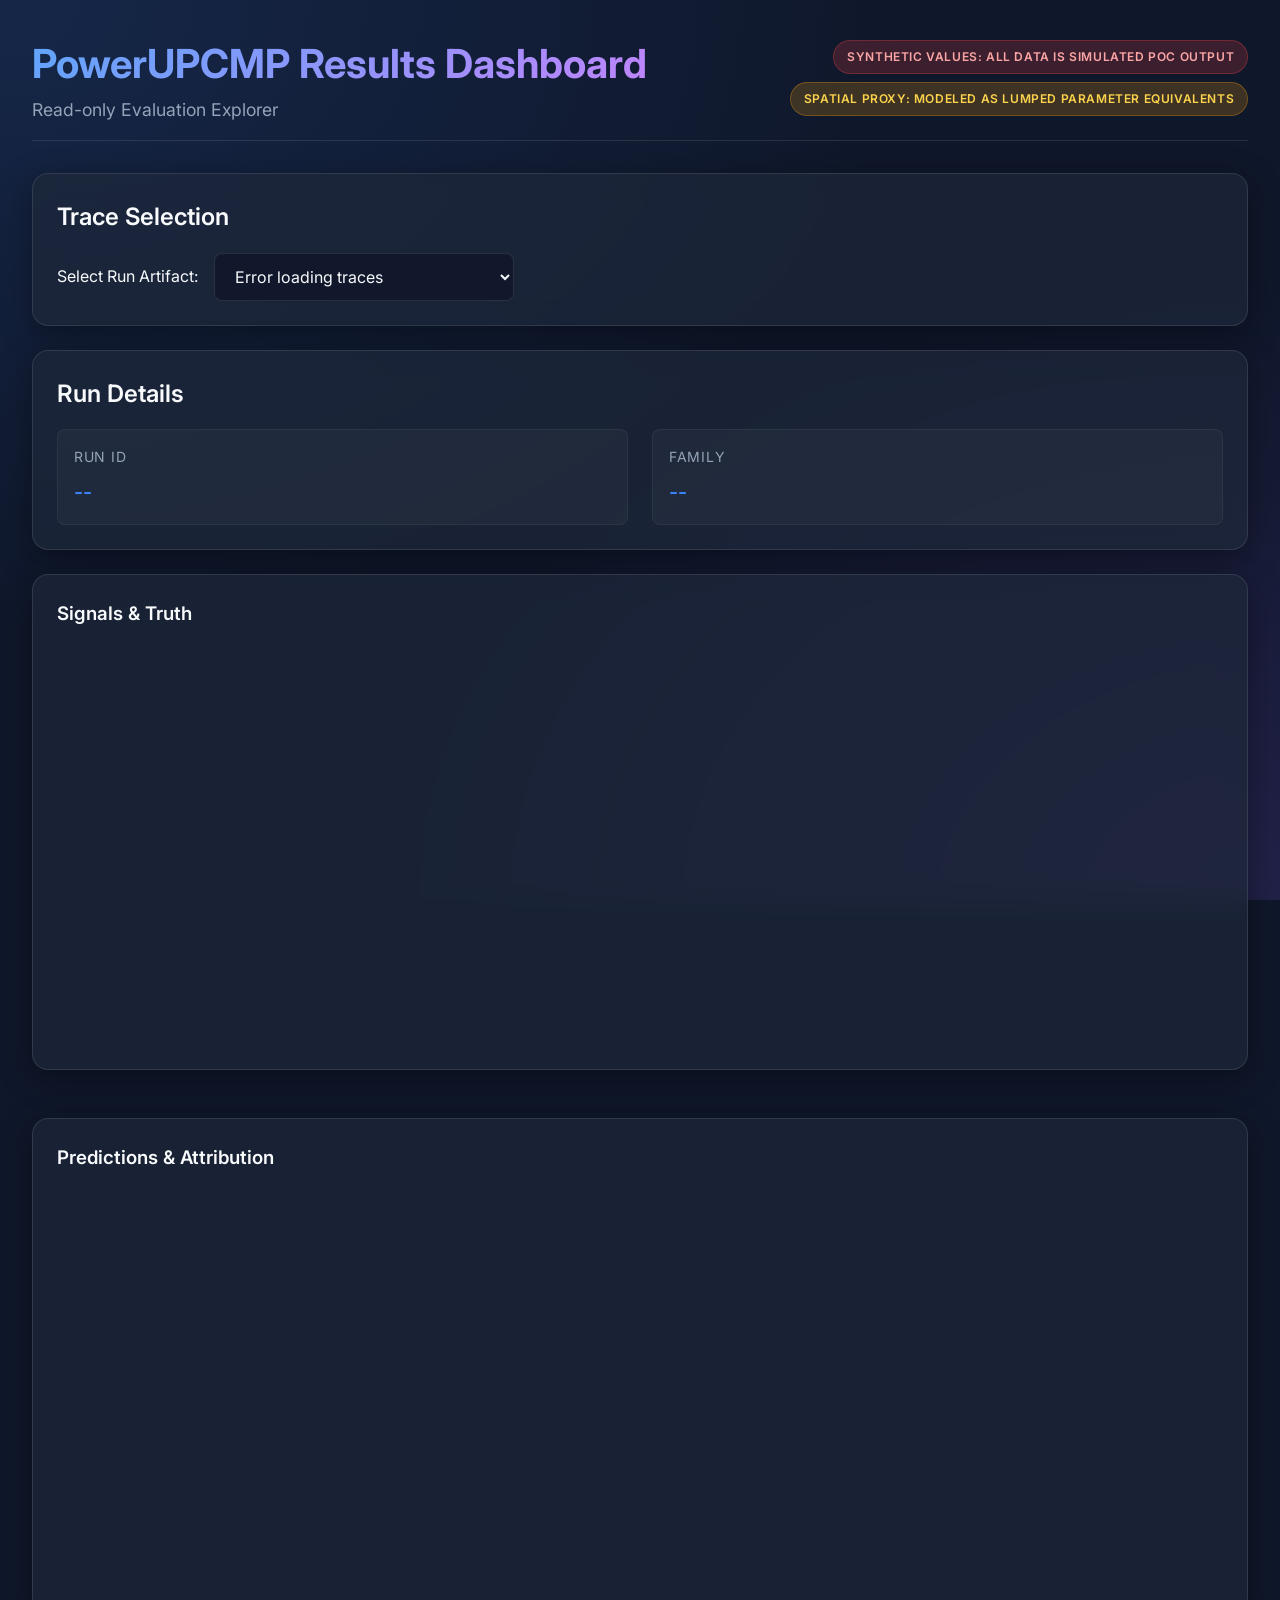
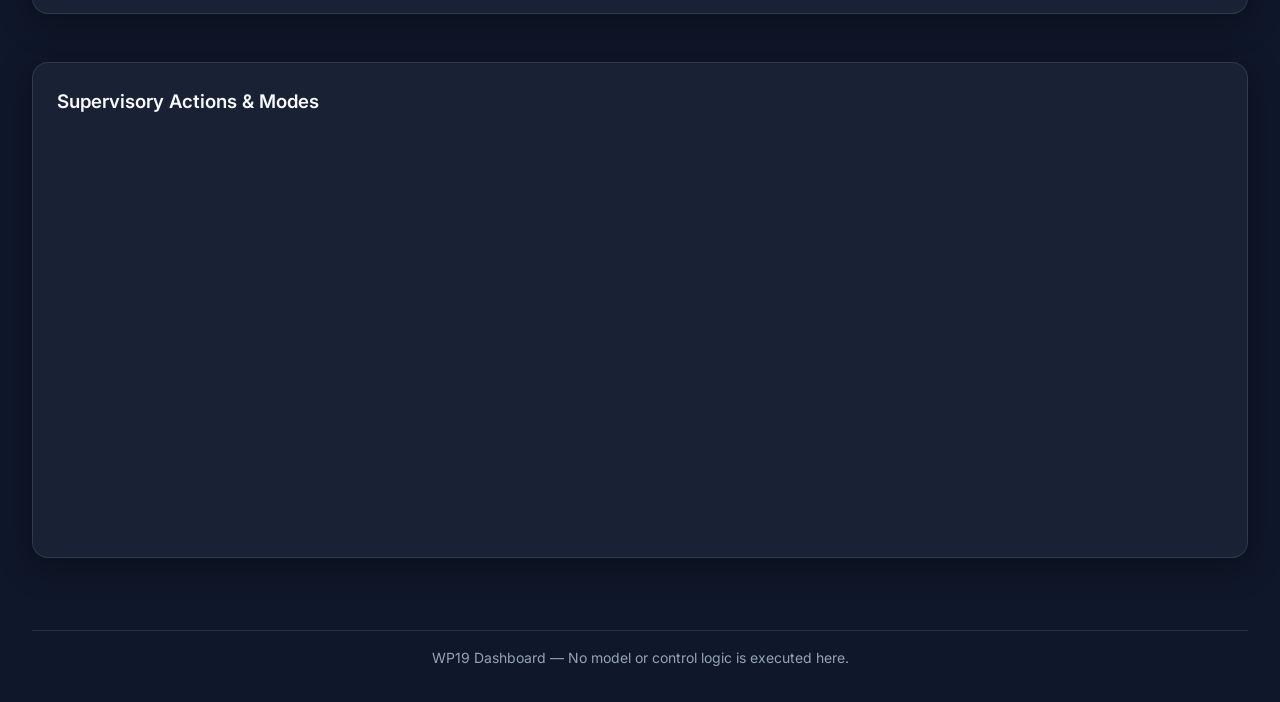
==== src/semifab_poc/dashboard/index.html @ 5f626bc4 "feat: complete T-WP19 read-only results dashboard" ====
<!DOCTYPE html>
<html lang="en">
<head>
    <meta charset="UTF-8">
    <meta name="viewport" content="width=device-width, initial-scale=1.0">
    <title>PowerUPCMP - Evaluation Dashboard</title>
    <link rel="stylesheet" href="style.css">
    <link href="https://fonts.googleapis.com/css2?family=Inter:wght@400;500;600;700&display=swap" rel="stylesheet">
    <script src="https://cdn.plot.ly/plotly-2.32.0.min.js"></script>
</head>
<body>
    <div class="dashboard-container">
        <header>
            <div class="header-content">
                <h1>PowerUPCMP Results Dashboard</h1>
                <p class="subtitle">Read-only Evaluation Explorer</p>
            </div>
            <div class="disclaimers">
                <span class="badge synthetic-badge">SYNTHETIC VALUES: All data is simulated POC output</span>
                <span class="badge proxy-badge">SPATIAL PROXY: Modeled as lumped parameter equivalents</span>
            </div>
        </header>

        <main>
            <section class="controls panel glassmorphism">
                <h2>Trace Selection</h2>
                <div class="control-group">
                    <label for="trace-select">Select Run Artifact:</label>
                    <select id="trace-select">
                        <option value="">Loading traces...</option>
                    </select>
                </div>
            </section>

            <section class="summary-stats panel glassmorphism">
                <h2>Run Details</h2>
                <div id="run-summary" class="stats-grid">
                    <div class="stat-box">
                        <span class="stat-label">Run ID</span>
                        <span class="stat-value" id="stat-run-id">--</span>
                    </div>
                    <div class="stat-box">
                        <span class="stat-label">Family</span>
                        <span class="stat-value" id="stat-family">--</span>
                    </div>
                </div>
            </section>

            <section class="visualizations">
                <div class="chart-container panel glassmorphism">
                    <h3>Signals & Truth</h3>
                    <div id="chart-signals" class="chart"></div>
                </div>
                
                <div class="chart-container panel glassmorphism">
                    <h3>Predictions & Attribution</h3>
                    <div id="chart-predictions" class="chart"></div>
                </div>
                
                <div class="chart-container panel glassmorphism">
                    <h3>Supervisory Actions & Modes</h3>
                    <div id="chart-actions" class="chart"></div>
                </div>
            </section>
        </main>
        
        <footer>
            <p>WP19 Dashboard — No model or control logic is executed here.</p>
        </footer>
    </div>
    <script src="app.js"></script>
</body>
</html>
---- src/semifab_poc/dashboard/style.css ----
:root {
    --bg-color: #0f172a;
    --panel-bg: rgba(30, 41, 59, 0.7);
    --text-primary: #f8fafc;
    --text-secondary: #94a3b8;
    --accent-blue: #3b82f6;
    --accent-purple: #8b5cf6;
    --accent-red: #ef4444;
    --accent-green: #10b981;
    --glass-border: rgba(255, 255, 255, 0.1);
    --glass-shadow: 0 8px 32px 0 rgba(0, 0, 0, 0.37);
}

* {
    box-sizing: border-box;
    margin: 0;
    padding: 0;
}

body {
    font-family: 'Inter', sans-serif;
    background-color: var(--bg-color);
    background-image: 
        radial-gradient(at 0% 0%, rgba(59, 130, 246, 0.15) 0px, transparent 50%),
        radial-gradient(at 100% 100%, rgba(139, 92, 246, 0.15) 0px, transparent 50%);
    background-attachment: fixed;
    color: var(--text-primary);
    line-height: 1.6;
    min-height: 100vh;
}

.dashboard-container {
    max-width: 1400px;
    margin: 0 auto;
    padding: 2rem;
}

header {
    display: flex;
    justify-content: space-between;
    align-items: center;
    margin-bottom: 2rem;
    padding-bottom: 1rem;
    border-bottom: 1px solid var(--glass-border);
}

.header-content h1 {
    font-size: 2.5rem;
    font-weight: 700;
    background: linear-gradient(135deg, #60a5fa, #c084fc);
    -webkit-background-clip: text;
    -webkit-text-fill-color: transparent;
}

.subtitle {
    color: var(--text-secondary);
    font-size: 1.1rem;
}

.disclaimers {
    display: flex;
    flex-direction: column;
    gap: 0.5rem;
    align-items: flex-end;
}

.badge {
    padding: 0.4rem 0.8rem;
    border-radius: 9999px;
    font-size: 0.75rem;
    font-weight: 600;
    letter-spacing: 0.05em;
    text-transform: uppercase;
}

.synthetic-badge {
    background-color: rgba(239, 68, 68, 0.2);
    color: #fca5a5;
    border: 1px solid rgba(239, 68, 68, 0.3);
}

.proxy-badge {
    background-color: rgba(245, 158, 11, 0.2);
    color: #fcd34d;
    border: 1px solid rgba(245, 158, 11, 0.3);
}

.glassmorphism {
    background: var(--panel-bg);
    backdrop-filter: blur(12px);
    -webkit-backdrop-filter: blur(12px);
    border: 1px solid var(--glass-border);
    border-radius: 16px;
    box-shadow: var(--glass-shadow);
}

.panel {
    padding: 1.5rem;
    margin-bottom: 1.5rem;
    transition: transform 0.3s ease, box-shadow 0.3s ease;
}

.panel:hover {
    transform: translateY(-2px);
    box-shadow: 0 12px 40px 0 rgba(0, 0, 0, 0.45);
}

.panel h2, .panel h3 {
    margin-bottom: 1rem;
    color: var(--text-primary);
    font-weight: 600;
}

.control-group {
    display: flex;
    align-items: center;
    gap: 1rem;
}

select {
    background-color: rgba(15, 23, 42, 0.8);
    color: var(--text-primary);
    border: 1px solid var(--glass-border);
    padding: 0.75rem 1rem;
    border-radius: 8px;
    font-family: 'Inter', sans-serif;
    font-size: 1rem;
    outline: none;
    cursor: pointer;
    min-width: 300px;
}

select:focus {
    border-color: var(--accent-blue);
}

.stats-grid {
    display: grid;
    grid-template-columns: repeat(auto-fit, minmax(200px, 1fr));
    gap: 1.5rem;
}

.stat-box {
    display: flex;
    flex-direction: column;
    padding: 1rem;
    background: rgba(255, 255, 255, 0.03);
    border-radius: 8px;
    border: 1px solid rgba(255, 255, 255, 0.05);
}

.stat-label {
    color: var(--text-secondary);
    font-size: 0.875rem;
    text-transform: uppercase;
    letter-spacing: 0.05em;
    margin-bottom: 0.5rem;
}

.stat-value {
    font-size: 1.25rem;
    font-weight: 600;
    color: var(--accent-blue);
}

.visualizations {
    display: grid;
    grid-template-columns: 1fr;
    gap: 1.5rem;
}

.chart-container {
    width: 100%;
}

.chart {
    height: 400px;
    width: 100%;
}

footer {
    margin-top: 3rem;
    text-align: center;
    color: var(--text-secondary);
    font-size: 0.875rem;
    border-top: 1px solid var(--glass-border);
    padding-top: 1rem;
}
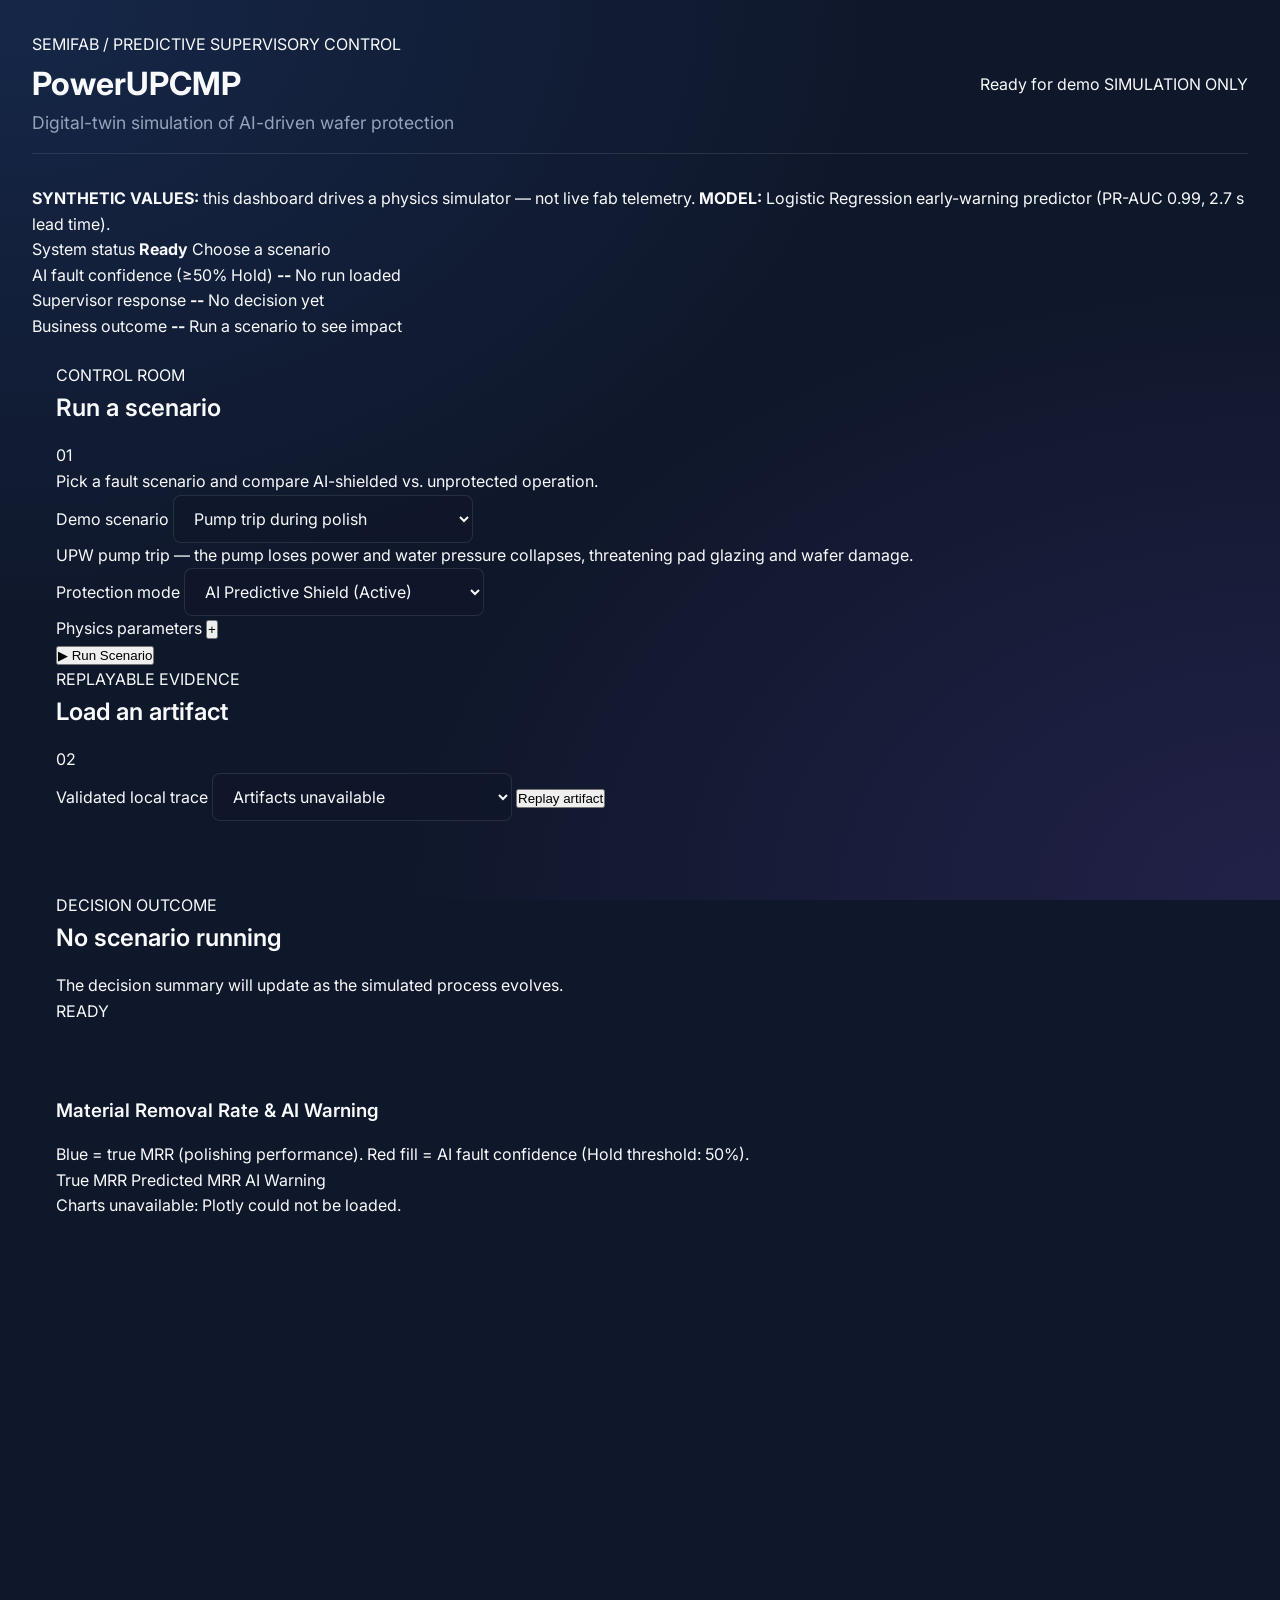
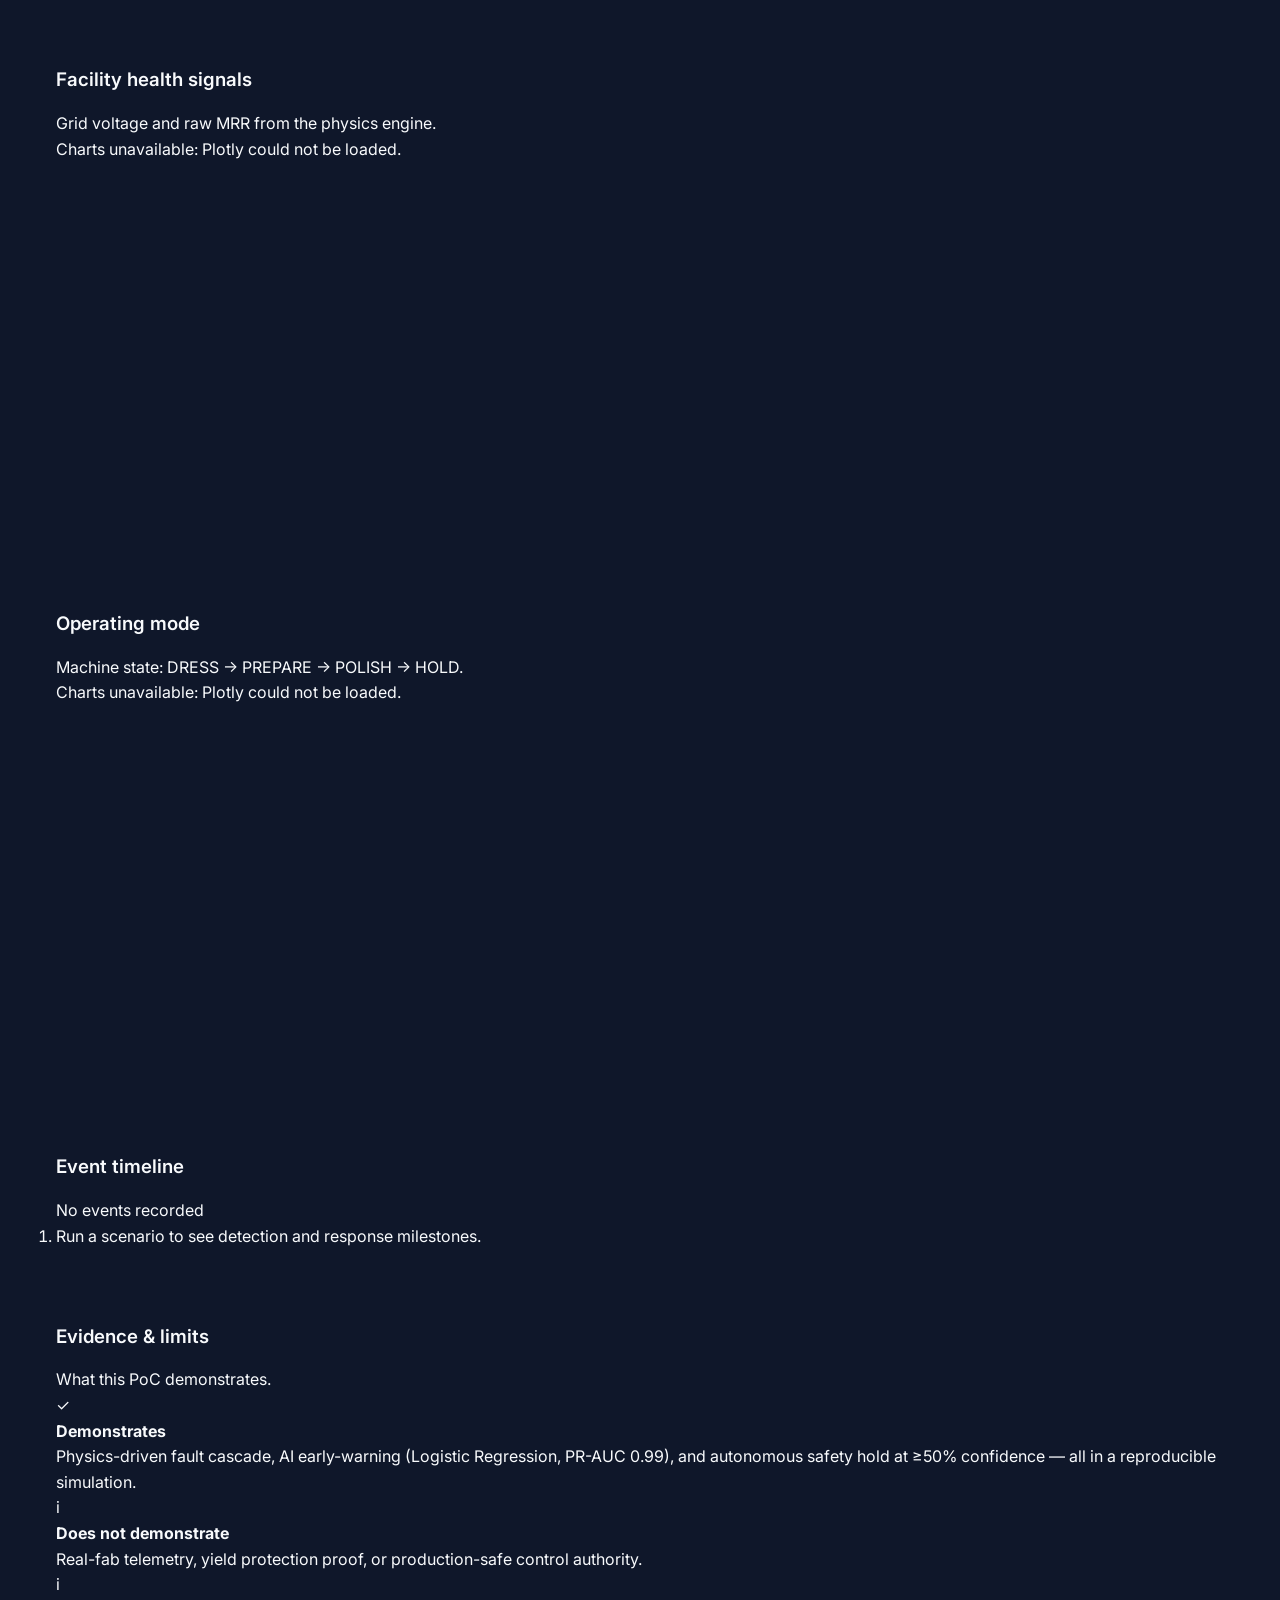
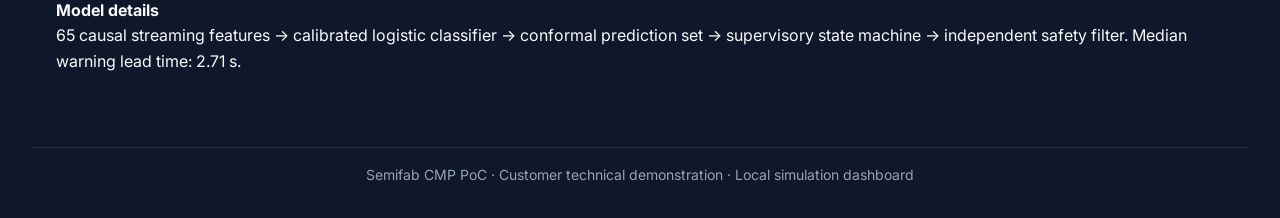
==== commit bd885f1c: "Update dashboard to display WP15 >= 50% hold threshold" ====
--- a/src/semifab_poc/dashboard/index.html
+++ b/src/semifab_poc/dashboard/index.html
@@ -1,73 +1,211 @@
-<!DOCTYPE html>
+<!doctype html>
 <html lang="en">
 <head>
-    <meta charset="UTF-8">
-    <meta name="viewport" content="width=device-width, initial-scale=1.0">
-    <title>PowerUPCMP - Evaluation Dashboard</title>
-    <link rel="stylesheet" href="style.css">
-    <link href="https://fonts.googleapis.com/css2?family=Inter:wght@400;500;600;700&display=swap" rel="stylesheet">
-    <script src="https://cdn.plot.ly/plotly-2.32.0.min.js"></script>
+  <meta charset="utf-8">
+  <meta name="viewport" content="width=device-width, initial-scale=1">
+  <title>PowerUPCMP — AI Supervisory Control Demo</title>
+  <meta name="description" content="Live physics simulation demonstrating AI-driven predictive safety hold for semiconductor CMP utility disturbances">
+  <link rel="stylesheet" href="style.css">
+  <link href="https://fonts.googleapis.com/css2?family=Inter:wght@400;500;600;700;800&display=swap" rel="stylesheet">
+  <script src="plotly.min.js"></script>
 </head>
 <body>
-    <div class="dashboard-container">
-        <header>
-            <div class="header-content">
-                <h1>PowerUPCMP Results Dashboard</h1>
-                <p class="subtitle">Read-only Evaluation Explorer</p>
+<main class="dashboard-container">
+
+  <!-- ═══════════════════ TOP BAR ═══════════════════ -->
+  <header class="topbar">
+    <div>
+      <div class="eyebrow">SEMIFAB / PREDICTIVE SUPERVISORY CONTROL</div>
+      <h1>PowerUP<span class="accent">CMP</span></h1>
+      <p class="subtitle">Digital-twin simulation of AI-driven wafer protection</p>
+    </div>
+    <div class="header-meta">
+      <span class="status-dot"></span>
+      <span id="connection-status">Ready for demo</span>
+      <span class="version-tag">SIMULATION ONLY</span>
+    </div>
+  </header>
+
+  <!-- ═══════════════════ DISCLAIMER ═══════════════════ -->
+  <section class="disclaimer-bar">
+    <strong>SYNTHETIC VALUES:</strong> this dashboard drives a physics simulator — not live fab telemetry.
+    <span><strong>MODEL:</strong> Logistic Regression early-warning predictor (PR-AUC 0.99, 2.7 s lead time).</span>
+  </section>
+
+  <!-- ═══════════════════ KPI STRIP ═══════════════════ -->
+  <section class="kpi-grid" aria-label="Business outcome summary">
+    <article class="kpi-card">
+      <span class="kpi-label">System status</span>
+      <strong id="kpi-status">Ready</strong>
+      <span id="kpi-status-detail">Choose a scenario to begin</span>
+    </article>
+    <article class="kpi-card">
+      <span class="kpi-label">AI fault confidence (≥50% Hold)</span>
+      <strong id="kpi-confidence">--</strong>
+      <span id="kpi-warning-time">No run loaded</span>
+    </article>
+    <article class="kpi-card">
+      <span class="kpi-label">Supervisor response</span>
+      <strong id="kpi-action">--</strong>
+      <span id="kpi-action-detail">No decision recorded</span>
+    </article>
+    <article class="kpi-card">
+      <span class="kpi-label">Business outcome</span>
+      <strong id="kpi-outcome">--</strong>
+      <span id="kpi-outcome-detail">Run a scenario to see impact</span>
+    </article>
+  </section>
+
+  <!-- ═══════════════════ LAYOUT: SIDEBAR + MAIN ═══════════════════ -->
+  <div class="layout-wrapper">
+
+    <!-- ─── SIDEBAR ─── -->
+    <aside class="sidebar panel">
+      <div class="section-heading">
+        <div><div class="eyebrow">CONTROL ROOM</div><h2>Run a scenario</h2></div>
+        <span class="step-badge">01</span>
+      </div>
+      <p class="helper">Pick a fault scenario and compare AI-shielded vs. unprotected operation.</p>
+
+      <label for="scenario-preset">Demo scenario</label>
+      <select id="scenario-preset" class="full-width">
+        <option value="PUMP_TRIP">Pump trip during polish</option>
+        <option value="VOLTAGE_SAG">Grid voltage sag</option>
+        <option value="VALVE_RESTRICTION">UPW valve restriction</option>
+        <option value="PRESSURE_SENSOR_FAULT">Pressure sensor bias</option>
+        <option value="GRID_INTERRUPTION">Short grid interruption</option>
+        <option value="NORMAL">Normal operation (baseline)</option>
+      </select>
+      <div class="scenario-callout" id="scenario-description">UPW pump trip — the pump loses power and water pressure collapses, threatening pad glazing and wafer damage.</div>
+
+      <label for="sim-controller">Protection mode</label>
+      <select id="sim-controller" class="full-width">
+        <option value="PREDICTIVE">AI Predictive Shield (Active)</option>
+        <option value="NO_ACTION">Legacy System (Unprotected)</option>
+      </select>
+
+      <div class="advanced-toggle">
+        <span>Physics parameters</span>
+        <button id="advanced-toggle" class="icon-button" type="button" aria-expanded="false" title="Show physics parameters">+</button>
+      </div>
+
+      <div id="advanced-parameters" hidden>
+        <div class="split-inputs">
+          <div>
+            <label for="sim-grid-voltage">Grid voltage (PU)</label>
+            <input id="sim-grid-voltage" type="number" value="1.0" step="0.05" min="0.5" max="1.1">
+          </div>
+          <div>
+            <label for="sim-valve-pos">UPW valve (0–1)</label>
+            <input id="sim-valve-pos" type="number" value="1.0" step="0.1" min="0" max="1">
+          </div>
+        </div>
+        <label for="sim-sensor-bias">Pressure sensor bias (Pa)</label>
+        <input id="sim-sensor-bias" class="full-width" type="number" value="0" step="1000">
+        <div class="split-inputs">
+          <div>
+            <label for="sim-event-start">Event start (s)</label>
+            <input id="sim-event-start" type="number" value="7.0" step="0.5" min="0">
+          </div>
+          <div>
+            <label for="sim-event-duration">Event length (s)</label>
+            <input id="sim-event-duration" type="number" value="5.0" step="0.5" min="0.1">
+          </div>
+        </div>
+        <div class="split-inputs">
+          <div>
+            <label for="sim-seed">Seed</label>
+            <input id="sim-seed" type="number" value="123">
+          </div>
+          <div>
+            <label for="sim-duration">Duration (s)</label>
+            <input id="sim-duration" type="number" value="20" min="8" max="60">
+          </div>
+        </div>
+      </div>
+
+      <button id="live-sim-btn" class="primary-button full-width" type="button">▶ Run Scenario</button>
+      <button id="stop-sim-btn" class="secondary-button full-width" type="button" hidden>■ Stop Simulation</button>
+
+      <div class="divider"></div>
+
+      <div class="section-heading">
+        <div><div class="eyebrow">REPLAYABLE EVIDENCE</div><h2>Load an artifact</h2></div>
+        <span class="step-badge">02</span>
+      </div>
+      <label for="trace-selector">Validated local trace</label>
+      <select id="trace-selector" class="full-width"><option value="">Loading artifacts...</option></select>
+      <button id="stream-btn" class="secondary-button full-width" type="button">Replay artifact</button>
+    </aside>
+
+    <!-- ─── MAIN CONTENT ─── -->
+    <section class="main-content">
+
+      <!-- Decision banner -->
+      <section class="decision-banner panel">
+        <div>
+          <div class="eyebrow">DECISION OUTCOME</div>
+          <h2 id="decision-title">No scenario running</h2>
+          <p id="decision-copy">The decision summary will update as the simulated process evolves.</p>
+        </div>
+        <div class="decision-chip" id="decision-chip">READY</div>
+      </section>
+
+      <!-- Charts -->
+      <section class="chart-grid">
+        <article class="panel chart-panel chart-wide">
+          <div class="chart-title">
+            <div>
+              <h3>Material Removal Rate & AI Warning</h3>
+              <p>Blue = true MRR (polishing performance). Red fill = AI fault confidence (Hold threshold: 50%).</p>
             </div>
-            <div class="disclaimers">
-                <span class="badge synthetic-badge">SYNTHETIC VALUES: All data is simulated POC output</span>
-                <span class="badge proxy-badge">SPATIAL PROXY: Modeled as lumped parameter equivalents</span>
+            <span class="chart-key"><i class="key-blue"></i>True MRR <i class="key-purple"></i>Predicted MRR <i class="key-red"></i>AI Warning</span>
+          </div>
+          <div id="chart-predictions" class="chart"></div>
+        </article>
+
+        <article class="panel chart-panel">
+          <div class="chart-title">
+            <div>
+              <h3>Facility health signals</h3>
+              <p>Grid voltage and raw MRR from the physics engine.</p>
             </div>
-        </header>
-
-        <main>
-            <section class="controls panel glassmorphism">
-                <h2>Trace Selection</h2>
-                <div class="control-group">
-                    <label for="trace-select">Select Run Artifact:</label>
-                    <select id="trace-select">
-                        <option value="">Loading traces...</option>
-                    </select>
-                </div>
-            </section>
-
-            <section class="summary-stats panel glassmorphism">
-                <h2>Run Details</h2>
-                <div id="run-summary" class="stats-grid">
-                    <div class="stat-box">
-                        <span class="stat-label">Run ID</span>
-                        <span class="stat-value" id="stat-run-id">--</span>
-                    </div>
-                    <div class="stat-box">
-                        <span class="stat-label">Family</span>
-                        <span class="stat-value" id="stat-family">--</span>
-                    </div>
-                </div>
-            </section>
-
-            <section class="visualizations">
-                <div class="chart-container panel glassmorphism">
-                    <h3>Signals & Truth</h3>
-                    <div id="chart-signals" class="chart"></div>
-                </div>
-                
-                <div class="chart-container panel glassmorphism">
-                    <h3>Predictions & Attribution</h3>
-                    <div id="chart-predictions" class="chart"></div>
-                </div>
-                
-                <div class="chart-container panel glassmorphism">
-                    <h3>Supervisory Actions & Modes</h3>
-                    <div id="chart-actions" class="chart"></div>
-                </div>
-            </section>
-        </main>
-        
-        <footer>
-            <p>WP19 Dashboard — No model or control logic is executed here.</p>
-        </footer>
-    </div>
-    <script src="app.js"></script>
+          </div>
+          <div id="chart-signals" class="chart"></div>
+        </article>
+
+        <article class="panel chart-panel">
+          <div class="chart-title">
+            <div>
+              <h3>Operating mode</h3>
+              <p>Machine state: DRESS → PREPARE → POLISH → HOLD.</p>
+            </div>
+          </div>
+          <div id="chart-actions" class="chart"></div>
+        </article>
+      </section>
+
+      <!-- Timeline + evidence -->
+      <section class="detail-grid">
+        <article class="panel">
+          <div class="chart-title"><div><h3>Event timeline</h3><p id="timeline-caption">No events recorded</p></div></div>
+          <ol id="event-timeline" class="timeline"><li class="empty-state">Run a scenario to see detection and response milestones.</li></ol>
+        </article>
+        <article class="panel">
+          <div class="chart-title"><div><h3>Evidence & limits</h3><p>What this PoC demonstrates.</p></div></div>
+          <div class="evidence-list">
+            <div><span class="evidence-icon good">✓</span><p><strong>Demonstrates</strong><br>Physics-driven fault cascade, AI early-warning (Logistic Regression, PR-AUC 0.99), and autonomous safety hold at ≥50% confidence — all in a reproducible simulation.</p></div>
+            <div><span class="evidence-icon neutral">i</span><p><strong>Does not demonstrate</strong><br>Real-fab telemetry, yield protection proof, or production-safe control authority.</p></div>
+            <div><span class="evidence-icon neutral">i</span><p><strong>Model details</strong><br>65 causal streaming features → calibrated logistic classifier → conformal prediction set → supervisory state machine → independent safety filter. Median warning lead time: 2.71 s.</p></div>
+          </div>
+        </article>
+      </section>
+
+    </section>
+  </div>
+
+  <footer>Semifab CMP PoC · Customer technical demonstration · Local simulation dashboard</footer>
+</main>
+<script src="app.js"></script>
 </body>
 </html>
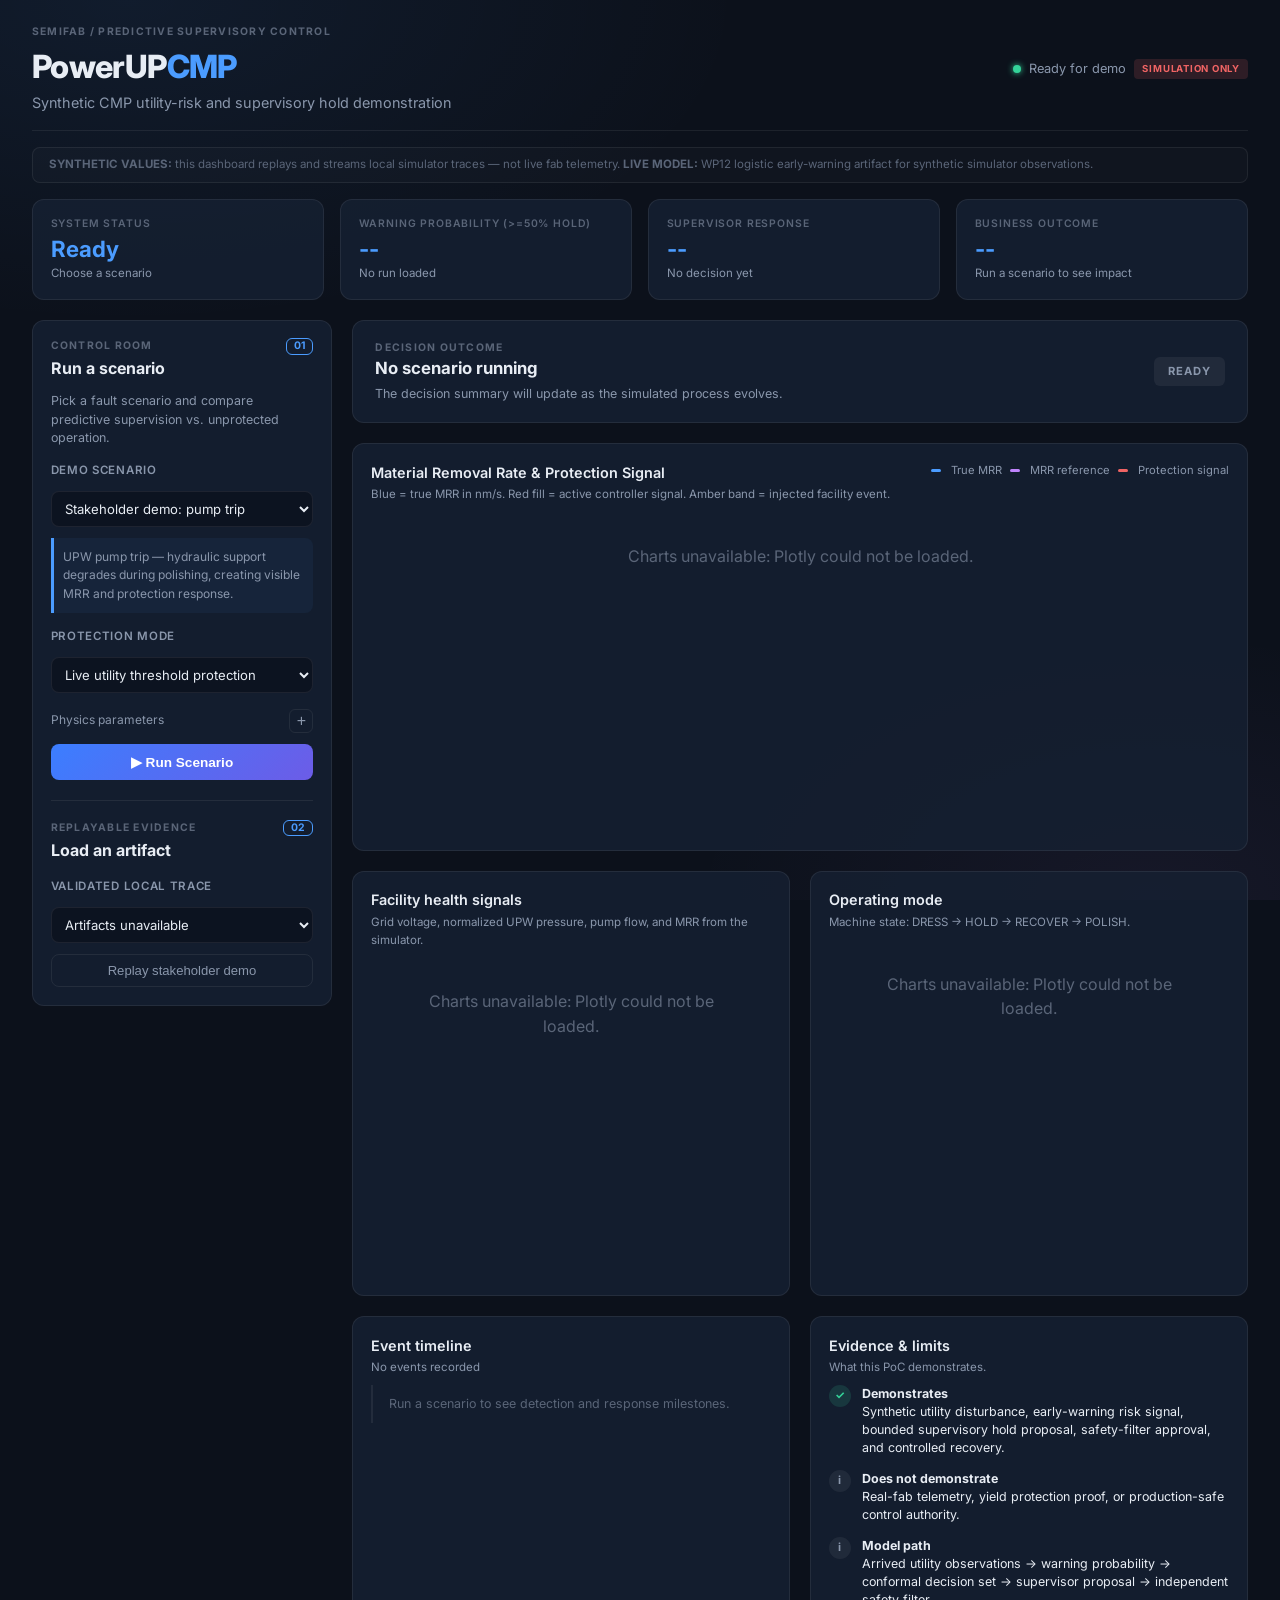
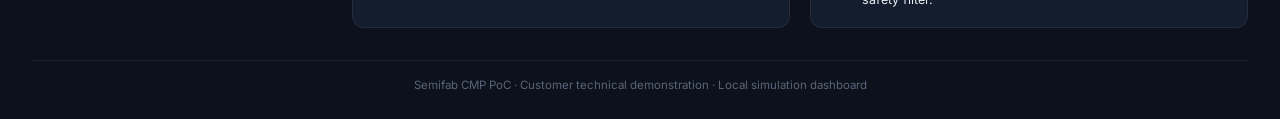
==== commit 55e21ddc: "Prepare stakeholder dashboard demo" ====
--- a/src/semifab_poc/dashboard/index.html
+++ b/src/semifab_poc/dashboard/index.html
@@ -3,8 +3,8 @@
 <head>
   <meta charset="utf-8">
   <meta name="viewport" content="width=device-width, initial-scale=1">
-  <title>PowerUPCMP — AI Supervisory Control Demo</title>
-  <meta name="description" content="Live physics simulation demonstrating AI-driven predictive safety hold for semiconductor CMP utility disturbances">
+  <title>PowerUPCMP — Predictive Supervisory Control Demo</title>
+  <meta name="description" content="Local synthetic simulation demonstrating predictive supervisory hold for semiconductor CMP utility disturbances">
   <link rel="stylesheet" href="style.css">
   <link href="https://fonts.googleapis.com/css2?family=Inter:wght@400;500;600;700;800&display=swap" rel="stylesheet">
   <script src="plotly.min.js"></script>
@@ -17,7 +17,7 @@
     <div>
       <div class="eyebrow">SEMIFAB / PREDICTIVE SUPERVISORY CONTROL</div>
       <h1>PowerUP<span class="accent">CMP</span></h1>
-      <p class="subtitle">Digital-twin simulation of AI-driven wafer protection</p>
+      <p class="subtitle">Synthetic CMP utility-risk and supervisory hold demonstration</p>
     </div>
     <div class="header-meta">
       <span class="status-dot"></span>
@@ -28,8 +28,8 @@
 
   <!-- ═══════════════════ DISCLAIMER ═══════════════════ -->
   <section class="disclaimer-bar">
-    <strong>SYNTHETIC VALUES:</strong> this dashboard drives a physics simulator — not live fab telemetry.
-    <span><strong>MODEL:</strong> Logistic Regression early-warning predictor (PR-AUC 0.99, 2.7 s lead time).</span>
+    <strong>SYNTHETIC VALUES:</strong> this dashboard replays and streams local simulator traces — not live fab telemetry.
+    <span><strong>LIVE MODEL:</strong> WP12 logistic early-warning artifact for synthetic simulator observations.</span>
   </section>
 
   <!-- ═══════════════════ KPI STRIP ═══════════════════ -->
@@ -40,7 +40,7 @@
       <span id="kpi-status-detail">Choose a scenario to begin</span>
     </article>
     <article class="kpi-card">
-      <span class="kpi-label">AI fault confidence (≥50% Hold)</span>
+      <span class="kpi-label">Warning probability (>=50% hold)</span>
       <strong id="kpi-confidence">--</strong>
       <span id="kpi-warning-time">No run loaded</span>
     </article>
@@ -65,22 +65,21 @@
         <div><div class="eyebrow">CONTROL ROOM</div><h2>Run a scenario</h2></div>
         <span class="step-badge">01</span>
       </div>
-      <p class="helper">Pick a fault scenario and compare AI-shielded vs. unprotected operation.</p>
+      <p class="helper">Pick a fault scenario and compare predictive supervision vs. unprotected operation.</p>
 
       <label for="scenario-preset">Demo scenario</label>
       <select id="scenario-preset" class="full-width">
-        <option value="PUMP_TRIP">Pump trip during polish</option>
-        <option value="VOLTAGE_SAG">Grid voltage sag</option>
-        <option value="VALVE_RESTRICTION">UPW valve restriction</option>
-        <option value="PRESSURE_SENSOR_FAULT">Pressure sensor bias</option>
-        <option value="GRID_INTERRUPTION">Short grid interruption</option>
+        <option value="PUMP_TRIP">Stakeholder demo: pump trip</option>
         <option value="NORMAL">Normal operation (baseline)</option>
+        <option value="GRID_INTERRUPTION">Backup: grid interruption</option>
+        <option value="VALVE_RESTRICTION">Backup: UPW valve restriction</option>
       </select>
-      <div class="scenario-callout" id="scenario-description">UPW pump trip — the pump loses power and water pressure collapses, threatening pad glazing and wafer damage.</div>
+      <div class="scenario-callout" id="scenario-description">UPW pump trip — hydraulic support degrades during polishing, creating visible MRR and protection response.</div>
 
       <label for="sim-controller">Protection mode</label>
       <select id="sim-controller" class="full-width">
-        <option value="PREDICTIVE">AI Predictive Shield (Active)</option>
+        <option value="UTILITY_THRESHOLD">Live utility threshold protection</option>
+        <option value="PREDICTIVE">Predictive classifier diagnostic</option>
         <option value="NO_ACTION">Legacy System (Unprotected)</option>
       </select>
 
@@ -105,11 +104,11 @@
         <div class="split-inputs">
           <div>
             <label for="sim-event-start">Event start (s)</label>
-            <input id="sim-event-start" type="number" value="7.0" step="0.5" min="0">
+            <input id="sim-event-start" type="number" value="7.2" step="0.5" min="0">
           </div>
           <div>
             <label for="sim-event-duration">Event length (s)</label>
-            <input id="sim-event-duration" type="number" value="5.0" step="0.5" min="0.1">
+            <input id="sim-event-duration" type="number" value="4.0" step="0.5" min="0.1">
           </div>
         </div>
         <div class="split-inputs">
@@ -119,7 +118,7 @@
           </div>
           <div>
             <label for="sim-duration">Duration (s)</label>
-            <input id="sim-duration" type="number" value="20" min="8" max="60">
+            <input id="sim-duration" type="number" value="16" min="8" max="60">
           </div>
         </div>
       </div>
@@ -135,7 +134,7 @@
       </div>
       <label for="trace-selector">Validated local trace</label>
       <select id="trace-selector" class="full-width"><option value="">Loading artifacts...</option></select>
-      <button id="stream-btn" class="secondary-button full-width" type="button">Replay artifact</button>
+      <button id="stream-btn" class="secondary-button full-width" type="button">Replay stakeholder demo</button>
     </aside>
 
     <!-- ─── MAIN CONTENT ─── -->
@@ -156,10 +155,10 @@
         <article class="panel chart-panel chart-wide">
           <div class="chart-title">
             <div>
-              <h3>Material Removal Rate & AI Warning</h3>
-              <p>Blue = true MRR (polishing performance). Red fill = AI fault confidence (Hold threshold: 50%).</p>
+              <h3>Material Removal Rate & Protection Signal</h3>
+              <p>Blue = true MRR in nm/s. Red fill = active controller signal. Amber band = injected facility event.</p>
             </div>
-            <span class="chart-key"><i class="key-blue"></i>True MRR <i class="key-purple"></i>Predicted MRR <i class="key-red"></i>AI Warning</span>
+            <span class="chart-key"><i class="key-blue"></i>True MRR <i class="key-purple"></i>MRR reference <i class="key-red"></i>Protection signal</span>
           </div>
           <div id="chart-predictions" class="chart"></div>
         </article>
@@ -168,7 +167,7 @@
           <div class="chart-title">
             <div>
               <h3>Facility health signals</h3>
-              <p>Grid voltage and raw MRR from the physics engine.</p>
+              <p>Grid voltage, normalized UPW pressure, pump flow, and MRR from the simulator.</p>
             </div>
           </div>
           <div id="chart-signals" class="chart"></div>
@@ -178,7 +177,7 @@
           <div class="chart-title">
             <div>
               <h3>Operating mode</h3>
-              <p>Machine state: DRESS → PREPARE → POLISH → HOLD.</p>
+              <p>Machine state: DRESS -> HOLD -> RECOVER -> POLISH.</p>
             </div>
           </div>
           <div id="chart-actions" class="chart"></div>
@@ -194,9 +193,9 @@
         <article class="panel">
           <div class="chart-title"><div><h3>Evidence & limits</h3><p>What this PoC demonstrates.</p></div></div>
           <div class="evidence-list">
-            <div><span class="evidence-icon good">✓</span><p><strong>Demonstrates</strong><br>Physics-driven fault cascade, AI early-warning (Logistic Regression, PR-AUC 0.99), and autonomous safety hold at ≥50% confidence — all in a reproducible simulation.</p></div>
+            <div><span class="evidence-icon good">✓</span><p><strong>Demonstrates</strong><br>Synthetic utility disturbance, early-warning risk signal, bounded supervisory hold proposal, safety-filter approval, and controlled recovery.</p></div>
             <div><span class="evidence-icon neutral">i</span><p><strong>Does not demonstrate</strong><br>Real-fab telemetry, yield protection proof, or production-safe control authority.</p></div>
-            <div><span class="evidence-icon neutral">i</span><p><strong>Model details</strong><br>65 causal streaming features → calibrated logistic classifier → conformal prediction set → supervisory state machine → independent safety filter. Median warning lead time: 2.71 s.</p></div>
+            <div><span class="evidence-icon neutral">i</span><p><strong>Model path</strong><br>Arrived utility observations -> warning probability -> conformal decision set -> supervisor proposal -> independent safety filter.</p></div>
           </div>
         </article>
       </section>
--- a/src/semifab_poc/dashboard/style.css
+++ b/src/semifab_poc/dashboard/style.css
@@ -1,188 +1,279 @@
+/* ═══════════════════ PowerUPCMP Dashboard — style.css ═══════════════════ */
+
 :root {
-    --bg-color: #0f172a;
-    --panel-bg: rgba(30, 41, 59, 0.7);
-    --text-primary: #f8fafc;
-    --text-secondary: #94a3b8;
-    --accent-blue: #3b82f6;
-    --accent-purple: #8b5cf6;
-    --accent-red: #ef4444;
-    --accent-green: #10b981;
-    --glass-border: rgba(255, 255, 255, 0.1);
-    --glass-shadow: 0 8px 32px 0 rgba(0, 0, 0, 0.37);
-}
-
-* {
-    box-sizing: border-box;
-    margin: 0;
-    padding: 0;
-}
+  --bg:             #0c111b;
+  --surface:        rgba(22, 32, 50, 0.85);
+  --surface-hover:  rgba(30, 44, 68, 0.9);
+  --border:         rgba(255, 255, 255, 0.07);
+  --border-focus:   rgba(99, 160, 255, 0.5);
+  --text-1:         #e8edf4;
+  --text-2:         #8a97ac;
+  --text-3:         #5a6578;
+  --accent:         #4b9cff;
+  --accent-glow:    rgba(75, 156, 255, 0.25);
+  --green:          #34d399;
+  --red:            #f06464;
+  --purple:         #c084fc;
+  --amber:          #fbbf24;
+  --radius:         12px;
+  --radius-sm:      8px;
+}
+
+*, *::before, *::after { box-sizing: border-box; margin: 0; padding: 0; }
 
 body {
-    font-family: 'Inter', sans-serif;
-    background-color: var(--bg-color);
-    background-image: 
-        radial-gradient(at 0% 0%, rgba(59, 130, 246, 0.15) 0px, transparent 50%),
-        radial-gradient(at 100% 100%, rgba(139, 92, 246, 0.15) 0px, transparent 50%);
-    background-attachment: fixed;
-    color: var(--text-primary);
-    line-height: 1.6;
-    min-height: 100vh;
-}
-
-.dashboard-container {
-    max-width: 1400px;
-    margin: 0 auto;
-    padding: 2rem;
-}
-
-header {
-    display: flex;
-    justify-content: space-between;
-    align-items: center;
-    margin-bottom: 2rem;
-    padding-bottom: 1rem;
-    border-bottom: 1px solid var(--glass-border);
-}
-
-.header-content h1 {
-    font-size: 2.5rem;
-    font-weight: 700;
-    background: linear-gradient(135deg, #60a5fa, #c084fc);
-    -webkit-background-clip: text;
-    -webkit-text-fill-color: transparent;
-}
-
-.subtitle {
-    color: var(--text-secondary);
-    font-size: 1.1rem;
-}
-
-.disclaimers {
-    display: flex;
-    flex-direction: column;
-    gap: 0.5rem;
-    align-items: flex-end;
-}
-
-.badge {
-    padding: 0.4rem 0.8rem;
-    border-radius: 9999px;
-    font-size: 0.75rem;
-    font-weight: 600;
-    letter-spacing: 0.05em;
-    text-transform: uppercase;
-}
-
-.synthetic-badge {
-    background-color: rgba(239, 68, 68, 0.2);
-    color: #fca5a5;
-    border: 1px solid rgba(239, 68, 68, 0.3);
-}
-
-.proxy-badge {
-    background-color: rgba(245, 158, 11, 0.2);
-    color: #fcd34d;
-    border: 1px solid rgba(245, 158, 11, 0.3);
-}
-
-.glassmorphism {
-    background: var(--panel-bg);
-    backdrop-filter: blur(12px);
-    -webkit-backdrop-filter: blur(12px);
-    border: 1px solid var(--glass-border);
-    border-radius: 16px;
-    box-shadow: var(--glass-shadow);
-}
-
+  font-family: 'Inter', system-ui, -apple-system, sans-serif;
+  background: var(--bg);
+  background-image:
+    radial-gradient(ellipse 80% 60% at 10% 0%, rgba(75,156,255,.08) 0%, transparent 60%),
+    radial-gradient(ellipse 60% 50% at 90% 100%, rgba(192,132,252,.06) 0%, transparent 60%);
+  background-attachment: fixed;
+  color: var(--text-1);
+  line-height: 1.55;
+  min-height: 100vh;
+  -webkit-font-smoothing: antialiased;
+}
+
+/* ─── Layout ─── */
+.dashboard-container { max-width: 1480px; margin: 0 auto; padding: 1.5rem 2rem; }
+
+.layout-wrapper {
+  display: grid;
+  grid-template-columns: 300px 1fr;
+  gap: 1.25rem;
+  align-items: start;
+}
+
+.main-content { display: flex; flex-direction: column; gap: 1.25rem; }
+
+/* ─── Top bar ─── */
+.topbar {
+  display: flex; justify-content: space-between; align-items: center;
+  margin-bottom: 1rem; padding-bottom: 1rem;
+  border-bottom: 1px solid var(--border);
+}
+.topbar h1 { font-size: 2rem; font-weight: 800; letter-spacing: -.02em; color: var(--text-1); }
+.topbar h1 .accent { color: var(--accent); }
+.eyebrow {
+  font-size: 0.65rem; font-weight: 700; letter-spacing: 0.12em;
+  text-transform: uppercase; color: var(--text-3); margin-bottom: 2px;
+}
+.subtitle { color: var(--text-2); font-size: 0.9rem; }
+.header-meta { display: flex; align-items: center; gap: 0.5rem; font-size: 0.8rem; color: var(--text-2); }
+.status-dot {
+  width: 8px; height: 8px; border-radius: 50%;
+  background: var(--green); box-shadow: 0 0 6px var(--green);
+  animation: pulse-dot 2s ease-in-out infinite;
+}
+@keyframes pulse-dot { 0%,100% { opacity: 1; } 50% { opacity: .4; } }
+.version-tag {
+  font-size: 0.6rem; font-weight: 700; letter-spacing: .08em;
+  padding: 3px 8px; border-radius: 4px;
+  background: rgba(240,100,100,.15); color: var(--red);
+}
+
+/* ─── Disclaimer ─── */
+.disclaimer-bar {
+  font-size: 0.72rem; color: var(--text-3);
+  padding: 0.5rem 1rem; margin-bottom: 1rem;
+  background: rgba(255,255,255,.02); border: 1px solid var(--border);
+  border-radius: var(--radius-sm);
+}
+
+/* ─── KPI Grid ─── */
+.kpi-grid {
+  display: grid;
+  grid-template-columns: repeat(4, 1fr);
+  gap: 1rem;
+  margin-bottom: 1.25rem;
+}
+.kpi-card {
+  display: flex; flex-direction: column;
+  padding: 1rem 1.1rem;
+  background: var(--surface); border: 1px solid var(--border);
+  border-radius: var(--radius);
+  transition: border-color .2s;
+}
+.kpi-card:hover { border-color: var(--border-focus); }
+.kpi-label {
+  font-size: 0.65rem; font-weight: 600; letter-spacing: .08em;
+  text-transform: uppercase; color: var(--text-3); margin-bottom: 4px;
+}
+.kpi-card strong { font-size: 1.4rem; font-weight: 700; color: var(--accent); line-height: 1.2; }
+.kpi-card span:last-child { font-size: 0.72rem; color: var(--text-2); margin-top: 2px; }
+
+/* ─── Panels ─── */
 .panel {
-    padding: 1.5rem;
-    margin-bottom: 1.5rem;
-    transition: transform 0.3s ease, box-shadow 0.3s ease;
-}
-
-.panel:hover {
-    transform: translateY(-2px);
-    box-shadow: 0 12px 40px 0 rgba(0, 0, 0, 0.45);
-}
-
-.panel h2, .panel h3 {
-    margin-bottom: 1rem;
-    color: var(--text-primary);
-    font-weight: 600;
-}
-
-.control-group {
-    display: flex;
-    align-items: center;
-    gap: 1rem;
-}
-
-select {
-    background-color: rgba(15, 23, 42, 0.8);
-    color: var(--text-primary);
-    border: 1px solid var(--glass-border);
-    padding: 0.75rem 1rem;
-    border-radius: 8px;
-    font-family: 'Inter', sans-serif;
-    font-size: 1rem;
-    outline: none;
-    cursor: pointer;
-    min-width: 300px;
-}
-
-select:focus {
-    border-color: var(--accent-blue);
-}
-
-.stats-grid {
-    display: grid;
-    grid-template-columns: repeat(auto-fit, minmax(200px, 1fr));
-    gap: 1.5rem;
-}
-
-.stat-box {
-    display: flex;
-    flex-direction: column;
-    padding: 1rem;
-    background: rgba(255, 255, 255, 0.03);
-    border-radius: 8px;
-    border: 1px solid rgba(255, 255, 255, 0.05);
-}
-
-.stat-label {
-    color: var(--text-secondary);
-    font-size: 0.875rem;
-    text-transform: uppercase;
-    letter-spacing: 0.05em;
-    margin-bottom: 0.5rem;
-}
-
-.stat-value {
-    font-size: 1.25rem;
-    font-weight: 600;
-    color: var(--accent-blue);
-}
-
-.visualizations {
-    display: grid;
-    grid-template-columns: 1fr;
-    gap: 1.5rem;
-}
-
-.chart-container {
-    width: 100%;
-}
-
-.chart {
-    height: 400px;
-    width: 100%;
-}
-
+  background: var(--surface); border: 1px solid var(--border);
+  border-radius: var(--radius); padding: 1.1rem;
+  transition: border-color .2s;
+}
+.panel:hover { border-color: rgba(255,255,255,.12); }
+
+/* ─── Sidebar ─── */
+.sidebar {
+  position: sticky; top: 1rem;
+  display: flex; flex-direction: column; gap: 0.7rem;
+}
+.sidebar label {
+  font-size: 0.72rem; font-weight: 600; color: var(--text-2);
+  text-transform: uppercase; letter-spacing: .06em; margin-top: 4px;
+}
+.section-heading {
+  display: flex; justify-content: space-between; align-items: flex-start;
+}
+.section-heading h2 { font-size: 1rem; font-weight: 700; }
+.step-badge {
+  font-size: 0.65rem; font-weight: 700; color: var(--accent);
+  border: 1px solid var(--accent); border-radius: 6px;
+  padding: 2px 7px; line-height: 1;
+}
+.helper { font-size: 0.78rem; color: var(--text-2); line-height: 1.45; }
+.scenario-callout {
+  font-size: 0.75rem; color: var(--text-2);
+  padding: 0.6rem; background: rgba(75,156,255,.06);
+  border-left: 3px solid var(--accent); border-radius: 0 var(--radius-sm) var(--radius-sm) 0;
+}
+
+.full-width { width: 100%; }
+select, input[type="number"] {
+  background: rgba(10, 16, 28, 0.7); color: var(--text-1);
+  border: 1px solid var(--border); border-radius: var(--radius-sm);
+  padding: 0.5rem 0.6rem; font-family: inherit; font-size: 0.82rem;
+  outline: none; transition: border-color .15s;
+}
+select:focus, input:focus { border-color: var(--border-focus); }
+
+.split-inputs { display: grid; grid-template-columns: 1fr 1fr; gap: 0.5rem; }
+.split-inputs label { font-size: 0.65rem; margin-bottom: 2px; }
+
+.advanced-toggle {
+  display: flex; justify-content: space-between; align-items: center;
+  font-size: 0.75rem; color: var(--text-2); padding-top: 4px;
+}
+.icon-button {
+  background: none; border: 1px solid var(--border); border-radius: 6px;
+  color: var(--text-2); width: 24px; height: 24px; cursor: pointer;
+  font-size: 1rem; line-height: 1; display: flex; align-items: center;
+  justify-content: center; transition: border-color .15s;
+}
+.icon-button:hover { border-color: var(--accent); color: var(--accent); }
+
+.primary-button {
+  background: linear-gradient(135deg, #3b7eff, #6c5ce7);
+  color: #fff; font-weight: 600; font-size: 0.85rem;
+  border: none; border-radius: var(--radius-sm);
+  padding: 0.65rem 1rem; cursor: pointer;
+  transition: opacity .15s, transform .1s;
+}
+.primary-button:hover { opacity: .9; transform: translateY(-1px); }
+.primary-button:disabled { opacity: .45; cursor: not-allowed; transform: none; }
+
+.secondary-button {
+  background: transparent; color: var(--text-2);
+  font-weight: 500; font-size: 0.82rem;
+  border: 1px solid var(--border); border-radius: var(--radius-sm);
+  padding: 0.5rem 0.8rem; cursor: pointer;
+  transition: border-color .15s, color .15s;
+}
+.secondary-button:hover { border-color: var(--accent); color: var(--accent); }
+.secondary-button:disabled { opacity: .4; cursor: not-allowed; }
+
+.divider { border-top: 1px solid var(--border); margin: 0.5rem 0; }
+
+/* ─── Decision Banner ─── */
+.decision-banner {
+  display: flex; justify-content: space-between; align-items: center;
+  gap: 1rem; padding: 1.2rem 1.4rem;
+}
+.decision-banner h2 { font-size: 1.05rem; font-weight: 700; line-height: 1.3; }
+.decision-banner p { font-size: 0.78rem; color: var(--text-2); margin-top: 4px; }
+.decision-chip {
+  flex-shrink: 0;
+  font-size: 0.7rem; font-weight: 700; letter-spacing: .08em;
+  padding: 6px 14px; border-radius: 6px;
+  background: rgba(255,255,255,.06); color: var(--text-2);
+}
+.chip-blue { background: rgba(75,156,255,.15); color: var(--accent); }
+.chip-red  { background: rgba(240,100,100,.15); color: var(--red); }
+
+/* ─── Charts ─── */
+.chart-grid {
+  display: grid;
+  grid-template-columns: 1fr 1fr;
+  gap: 1.25rem;
+}
+.chart-panel { }
+.chart-wide { grid-column: 1 / -1; }
+.chart { height: 320px; width: 100%; }
+.chart-title {
+  display: flex; justify-content: space-between; align-items: flex-start;
+  margin-bottom: 0.5rem;
+}
+.chart-title h3 { font-size: 0.9rem; font-weight: 600; }
+.chart-title p { font-size: 0.72rem; color: var(--text-2); margin-top: 2px; }
+.chart-key { font-size: 0.7rem; color: var(--text-2); display: flex; align-items: center; gap: 8px; flex-shrink: 0; }
+.key-blue, .key-red, .key-purple { display: inline-block; width: 10px; height: 3px; border-radius: 2px; margin-right: 2px; }
+.key-blue   { background: var(--accent); }
+.key-red    { background: var(--red); }
+.key-purple { background: var(--purple); }
+
+.chart-fallback { padding: 2rem; color: var(--text-3); text-align: center; }
+
+/* ─── Detail grid ─── */
+.detail-grid {
+  display: grid;
+  grid-template-columns: 1fr 1fr;
+  gap: 1.25rem;
+}
+
+/* ─── Timeline ─── */
+.timeline { list-style: none; padding-left: 0; }
+.timeline li {
+  display: flex; gap: 0.8rem; align-items: flex-start;
+  padding: 0.6rem 0; border-left: 2px solid var(--border);
+  padding-left: 1rem; position: relative;
+}
+.timeline li::before {
+  content: ''; position: absolute; left: -5px; top: 0.75rem;
+  width: 8px; height: 8px; border-radius: 50%;
+  background: var(--accent); border: 2px solid var(--bg);
+}
+.timeline li.timeline-last::before { background: var(--green); }
+.timeline time { font-size: 0.72rem; font-weight: 700; color: var(--accent); white-space: nowrap; min-width: 3.5rem; }
+.timeline strong { font-size: 0.8rem; display: block; }
+.timeline span { font-size: 0.72rem; color: var(--text-2); }
+.empty-state { font-size: 0.78rem; color: var(--text-3); padding: 1rem 0; border-left: none; }
+.empty-state::before { display: none; }
+
+/* ─── Evidence ─── */
+.evidence-list { display: flex; flex-direction: column; gap: 0.8rem; }
+.evidence-list > div { display: flex; gap: 0.7rem; align-items: flex-start; }
+.evidence-icon {
+  flex-shrink: 0; width: 22px; height: 22px; border-radius: 50%;
+  display: flex; align-items: center; justify-content: center;
+  font-size: 0.7rem; font-weight: 700;
+}
+.evidence-icon.good    { background: rgba(52,211,153,.15); color: var(--green); }
+.evidence-icon.neutral { background: rgba(255,255,255,.06); color: var(--text-2); }
+.evidence-list p { font-size: 0.78rem; line-height: 1.45; }
+.evidence-list strong { font-size: 0.78rem; }
+
+/* ─── Footer ─── */
 footer {
-    margin-top: 3rem;
-    text-align: center;
-    color: var(--text-secondary);
-    font-size: 0.875rem;
-    border-top: 1px solid var(--glass-border);
-    padding-top: 1rem;
-}
+  margin-top: 2rem; text-align: center; padding-top: 1rem;
+  border-top: 1px solid var(--border);
+  font-size: 0.72rem; color: var(--text-3);
+}
+
+/* ─── Error text ─── */
+.error-text { color: var(--red) !important; }
+
+/* ─── Responsive ─── */
+@media (max-width: 1100px) {
+  .layout-wrapper { grid-template-columns: 1fr; }
+  .sidebar { position: static; }
+  .kpi-grid { grid-template-columns: repeat(2, 1fr); }
+  .chart-grid { grid-template-columns: 1fr; }
+  .detail-grid { grid-template-columns: 1fr; }
+}
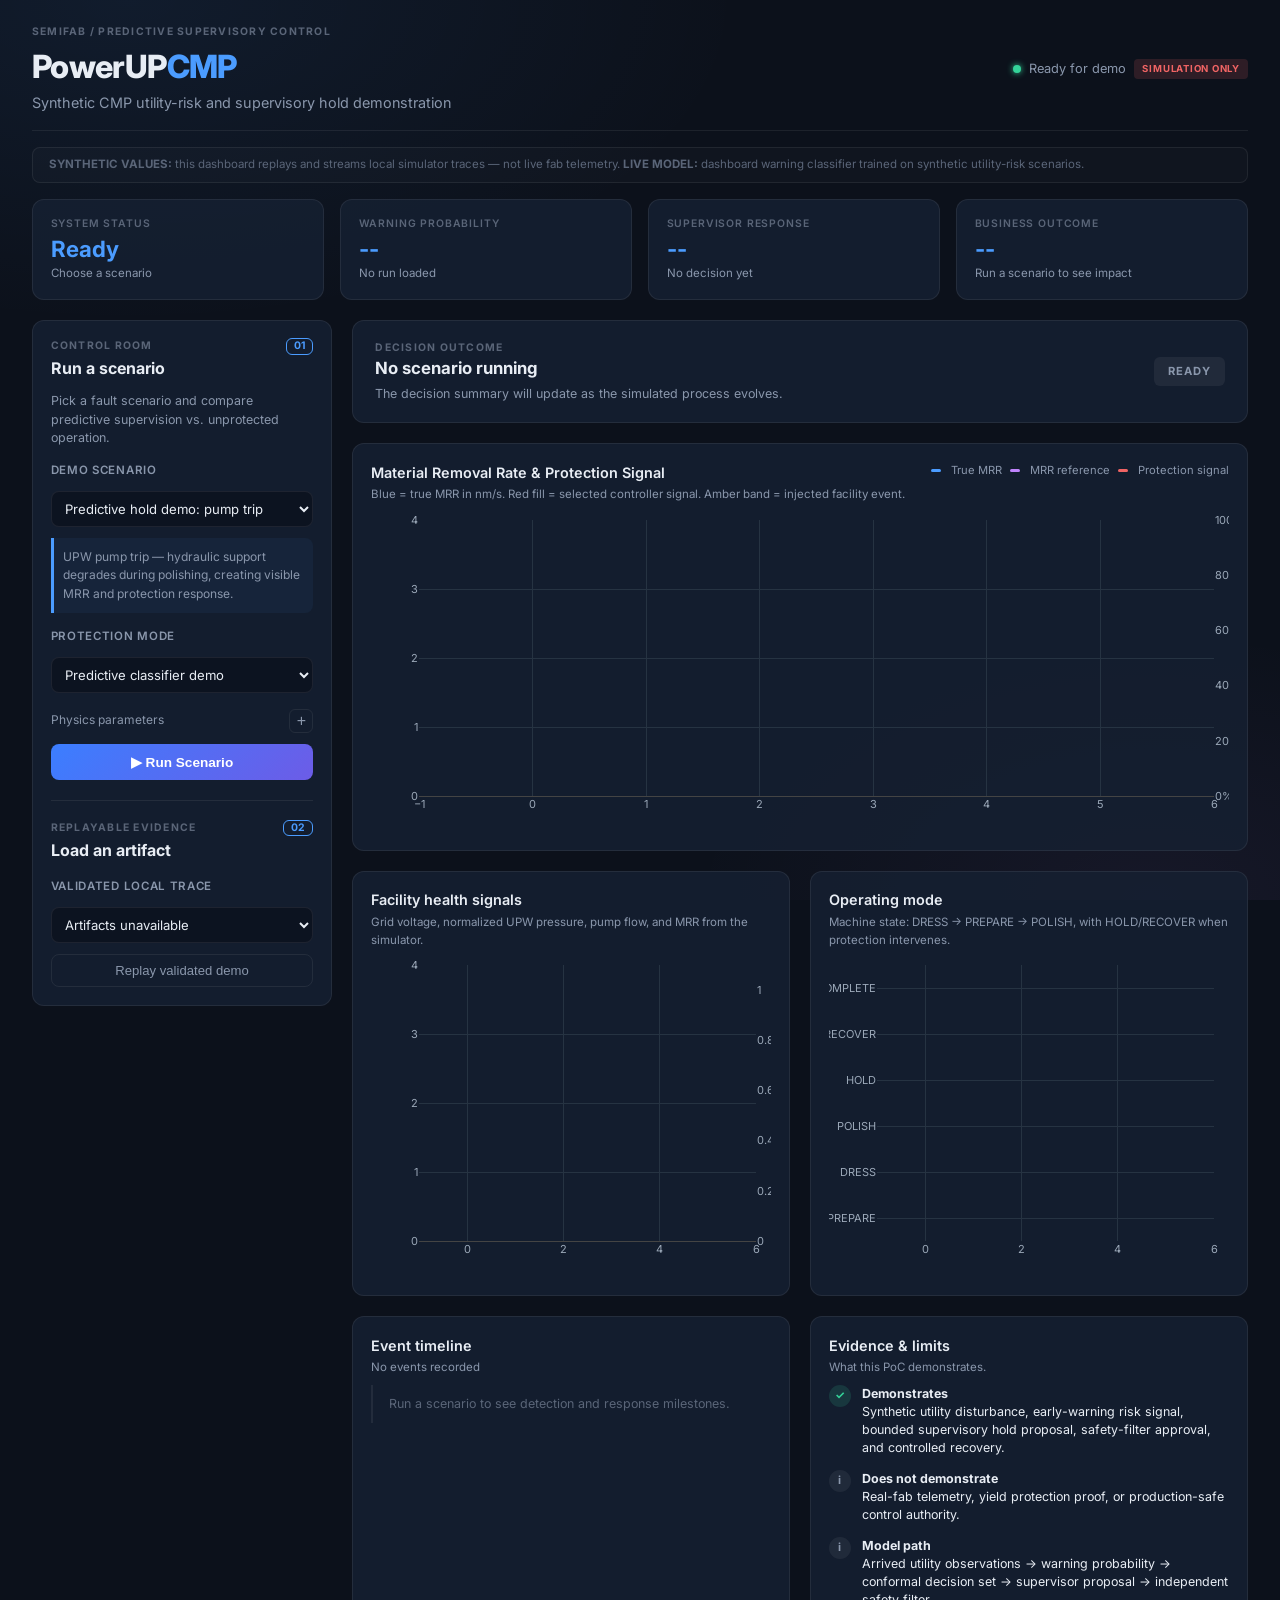
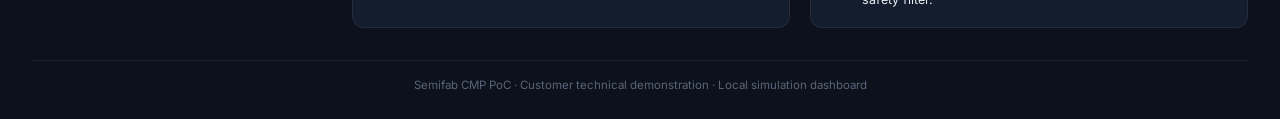
==== commit 0548e6ba: "Add stable-polish dashboard replay demo" ====
--- a/src/semifab_poc/dashboard/index.html
+++ b/src/semifab_poc/dashboard/index.html
@@ -29,7 +29,7 @@
   <!-- ═══════════════════ DISCLAIMER ═══════════════════ -->
   <section class="disclaimer-bar">
     <strong>SYNTHETIC VALUES:</strong> this dashboard replays and streams local simulator traces — not live fab telemetry.
-    <span><strong>LIVE MODEL:</strong> WP12 logistic early-warning artifact for synthetic simulator observations.</span>
+    <span><strong>LIVE MODEL:</strong> dashboard warning classifier trained on synthetic utility-risk scenarios.</span>
   </section>
 
   <!-- ═══════════════════ KPI STRIP ═══════════════════ -->
@@ -40,7 +40,7 @@
       <span id="kpi-status-detail">Choose a scenario to begin</span>
     </article>
     <article class="kpi-card">
-      <span class="kpi-label">Warning probability (>=50% hold)</span>
+      <span class="kpi-label">Warning probability</span>
       <strong id="kpi-confidence">--</strong>
       <span id="kpi-warning-time">No run loaded</span>
     </article>
@@ -69,7 +69,7 @@
 
       <label for="scenario-preset">Demo scenario</label>
       <select id="scenario-preset" class="full-width">
-        <option value="PUMP_TRIP">Stakeholder demo: pump trip</option>
+        <option value="PUMP_TRIP">Predictive hold demo: pump trip</option>
         <option value="NORMAL">Normal operation (baseline)</option>
         <option value="GRID_INTERRUPTION">Backup: grid interruption</option>
         <option value="VALVE_RESTRICTION">Backup: UPW valve restriction</option>
@@ -78,8 +78,8 @@
 
       <label for="sim-controller">Protection mode</label>
       <select id="sim-controller" class="full-width">
-        <option value="UTILITY_THRESHOLD">Live utility threshold protection</option>
-        <option value="PREDICTIVE">Predictive classifier diagnostic</option>
+        <option value="PREDICTIVE">Predictive classifier demo</option>
+        <option value="UTILITY_THRESHOLD">Utility threshold fallback</option>
         <option value="NO_ACTION">Legacy System (Unprotected)</option>
       </select>
 
@@ -134,7 +134,7 @@
       </div>
       <label for="trace-selector">Validated local trace</label>
       <select id="trace-selector" class="full-width"><option value="">Loading artifacts...</option></select>
-      <button id="stream-btn" class="secondary-button full-width" type="button">Replay stakeholder demo</button>
+      <button id="stream-btn" class="secondary-button full-width" type="button">Replay validated demo</button>
     </aside>
 
     <!-- ─── MAIN CONTENT ─── -->
@@ -156,7 +156,7 @@
           <div class="chart-title">
             <div>
               <h3>Material Removal Rate & Protection Signal</h3>
-              <p>Blue = true MRR in nm/s. Red fill = active controller signal. Amber band = injected facility event.</p>
+              <p>Blue = true MRR in nm/s. Red fill = selected controller signal. Amber band = injected facility event.</p>
             </div>
             <span class="chart-key"><i class="key-blue"></i>True MRR <i class="key-purple"></i>MRR reference <i class="key-red"></i>Protection signal</span>
           </div>
@@ -177,7 +177,7 @@
           <div class="chart-title">
             <div>
               <h3>Operating mode</h3>
-              <p>Machine state: DRESS -> HOLD -> RECOVER -> POLISH.</p>
+              <p>Machine state: DRESS -> PREPARE -> POLISH, with HOLD/RECOVER when protection intervenes.</p>
             </div>
           </div>
           <div id="chart-actions" class="chart"></div>
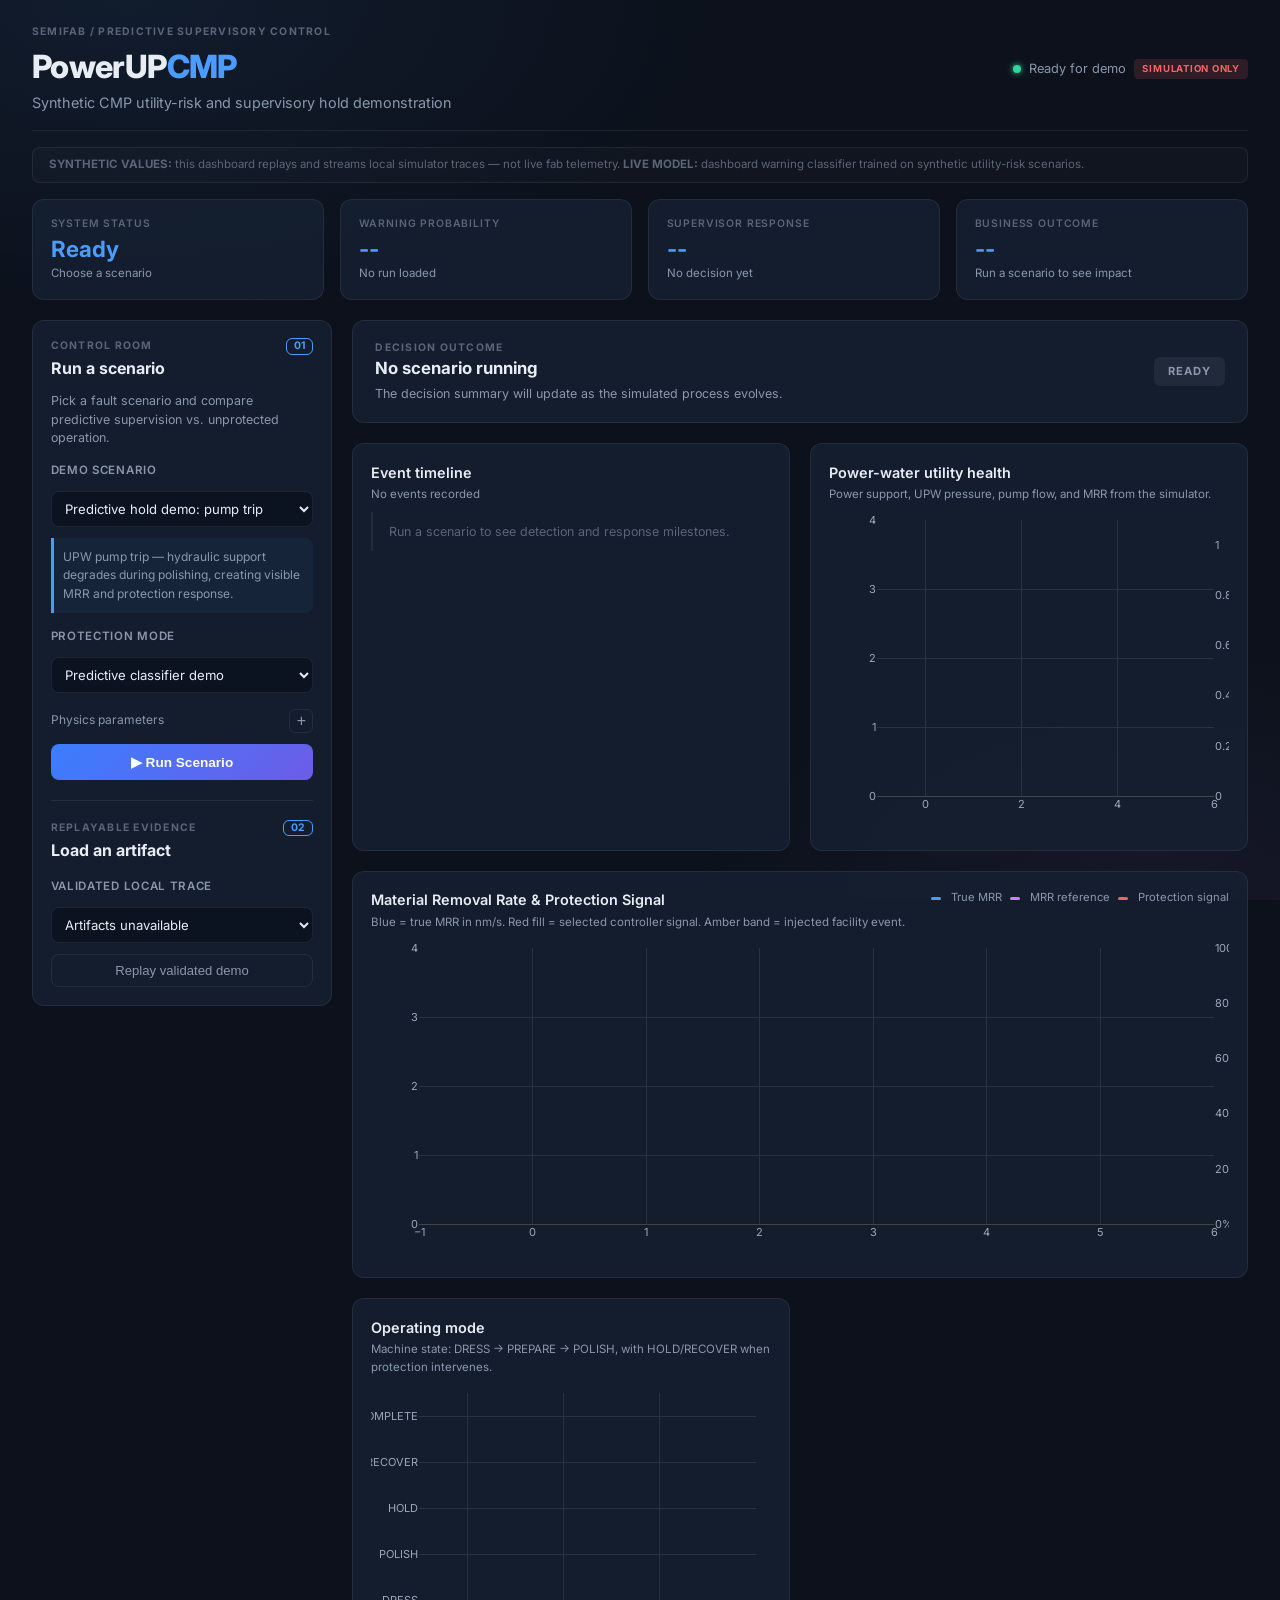
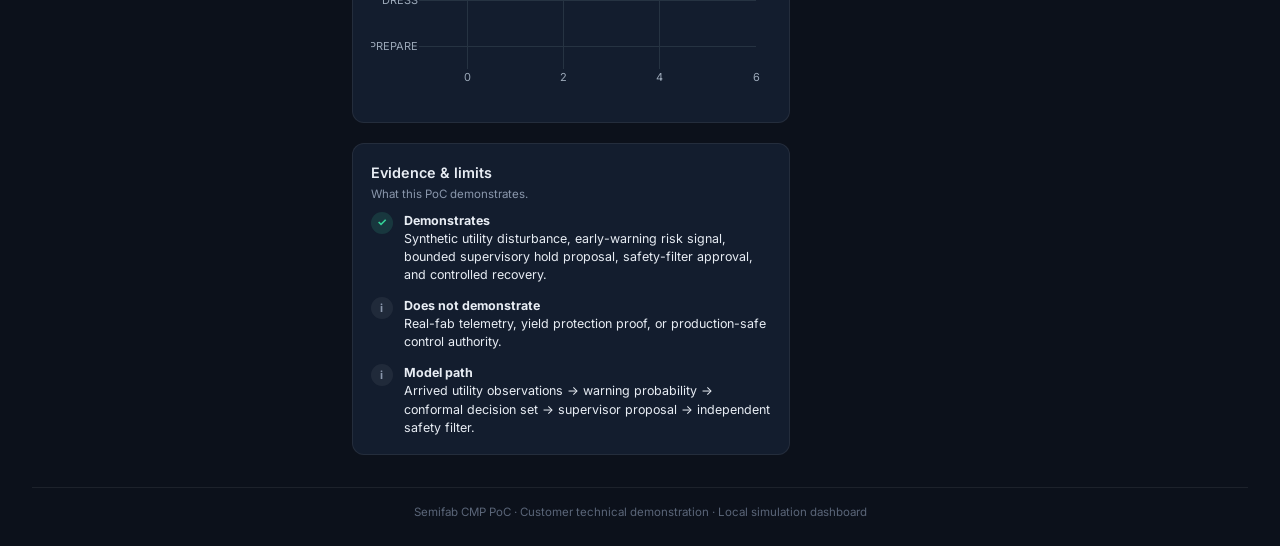
==== commit d51b4f54: "Emphasize power-water cascade story" ====
--- a/src/semifab_poc/dashboard/index.html
+++ b/src/semifab_poc/dashboard/index.html
@@ -104,11 +104,11 @@
         <div class="split-inputs">
           <div>
             <label for="sim-event-start">Event start (s)</label>
-            <input id="sim-event-start" type="number" value="7.2" step="0.5" min="0">
+            <input id="sim-event-start" type="number" value="8.0" step="0.5" min="0">
           </div>
           <div>
             <label for="sim-event-duration">Event length (s)</label>
-            <input id="sim-event-duration" type="number" value="4.0" step="0.5" min="0.1">
+            <input id="sim-event-duration" type="number" value="3.0" step="0.5" min="0.1">
           </div>
         </div>
         <div class="split-inputs">
@@ -150,7 +150,24 @@
         <div class="decision-chip" id="decision-chip">READY</div>
       </section>
 
-      <!-- Charts -->
+      <!-- Story flow -->
+      <section class="detail-grid">
+        <article class="panel">
+          <div class="chart-title"><div><h3>Event timeline</h3><p id="timeline-caption">No events recorded</p></div></div>
+          <ol id="event-timeline" class="timeline"><li class="empty-state">Run a scenario to see detection and response milestones.</li></ol>
+        </article>
+
+        <article class="panel chart-panel">
+          <div class="chart-title">
+            <div>
+              <h3>Power-water utility health</h3>
+              <p>Power support, UPW pressure, pump flow, and MRR from the simulator.</p>
+            </div>
+          </div>
+          <div id="chart-signals" class="chart"></div>
+        </article>
+      </section>
+
       <section class="chart-grid">
         <article class="panel chart-panel chart-wide">
           <div class="chart-title">
@@ -166,16 +183,6 @@
         <article class="panel chart-panel">
           <div class="chart-title">
             <div>
-              <h3>Facility health signals</h3>
-              <p>Grid voltage, normalized UPW pressure, pump flow, and MRR from the simulator.</p>
-            </div>
-          </div>
-          <div id="chart-signals" class="chart"></div>
-        </article>
-
-        <article class="panel chart-panel">
-          <div class="chart-title">
-            <div>
               <h3>Operating mode</h3>
               <p>Machine state: DRESS -> PREPARE -> POLISH, with HOLD/RECOVER when protection intervenes.</p>
             </div>
@@ -184,12 +191,8 @@
         </article>
       </section>
 
-      <!-- Timeline + evidence -->
+      <!-- Evidence -->
       <section class="detail-grid">
-        <article class="panel">
-          <div class="chart-title"><div><h3>Event timeline</h3><p id="timeline-caption">No events recorded</p></div></div>
-          <ol id="event-timeline" class="timeline"><li class="empty-state">Run a scenario to see detection and response milestones.</li></ol>
-        </article>
         <article class="panel">
           <div class="chart-title"><div><h3>Evidence & limits</h3><p>What this PoC demonstrates.</p></div></div>
           <div class="evidence-list">
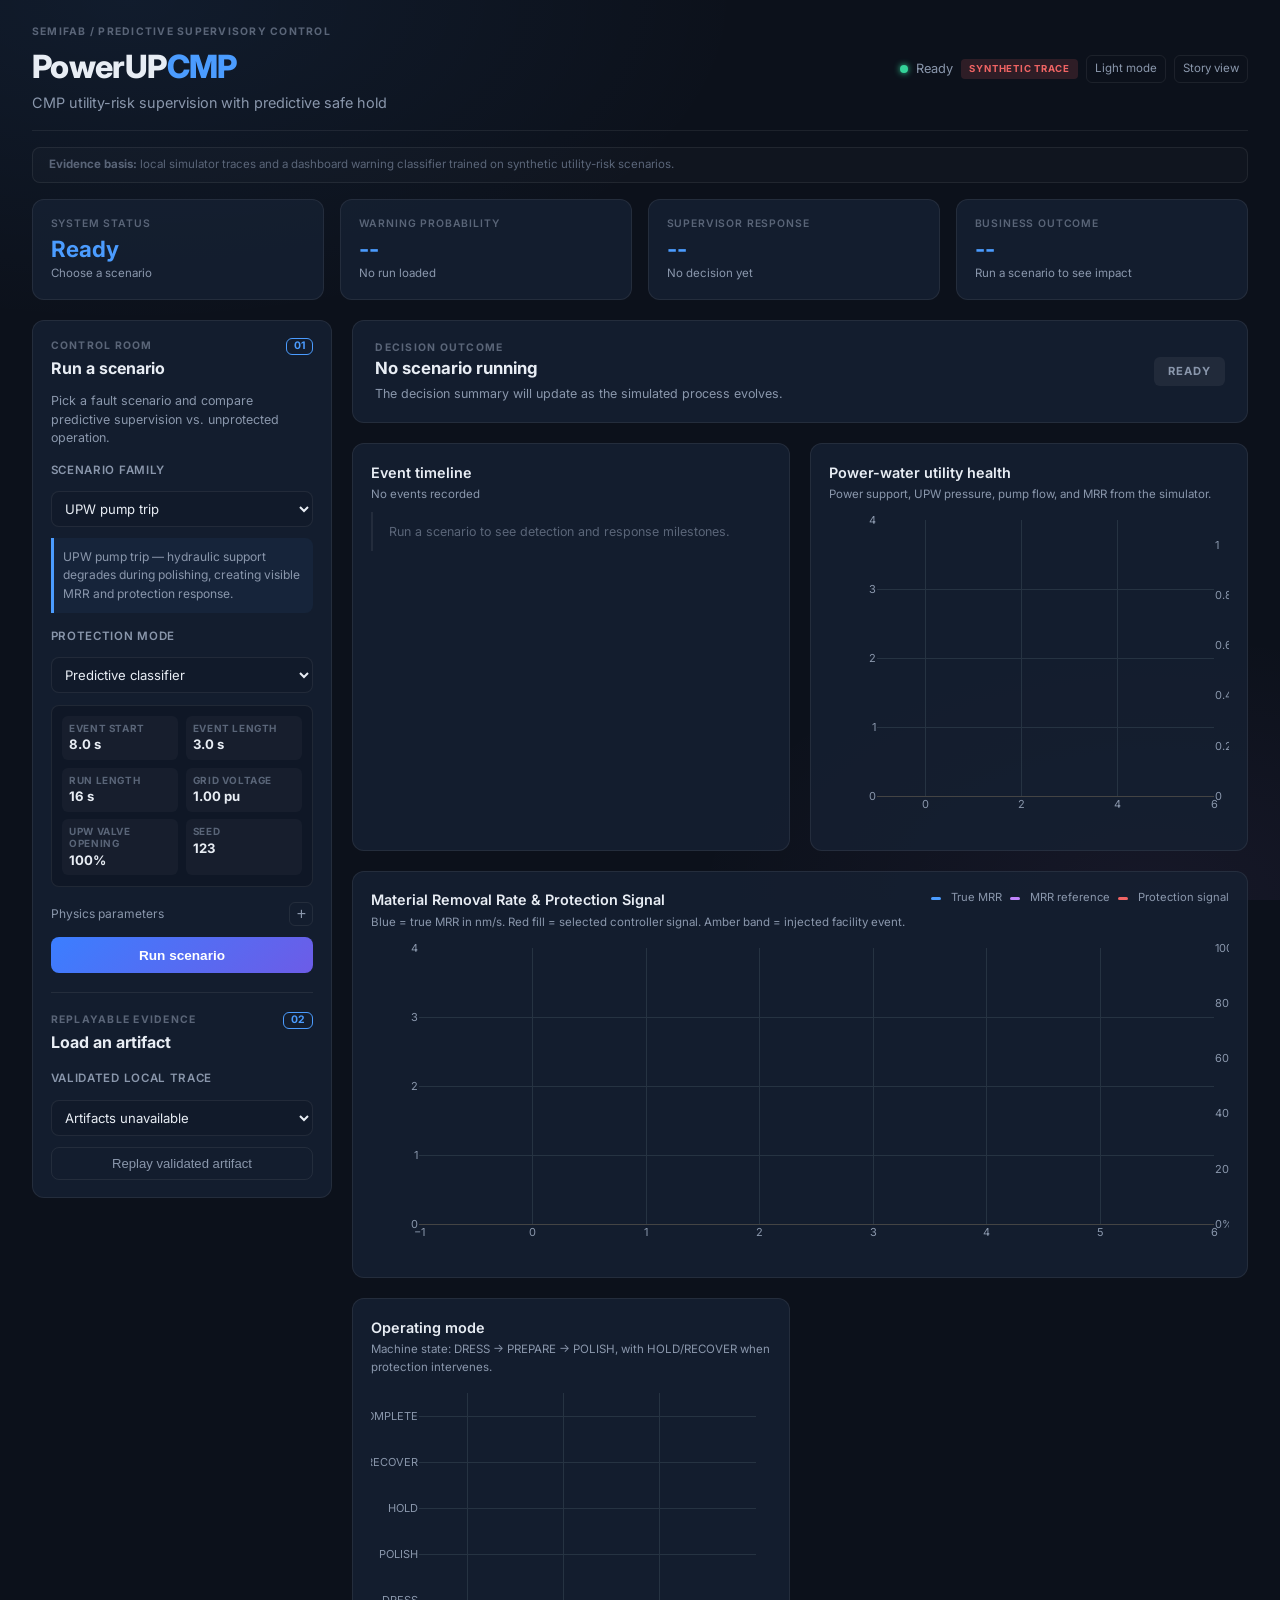
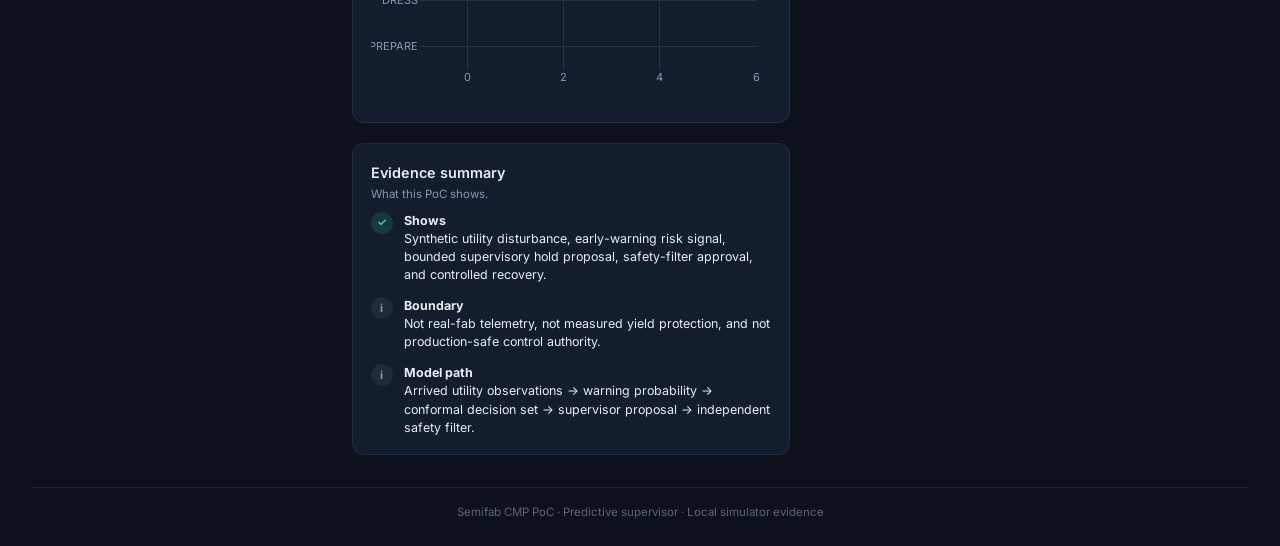
==== commit f8461206: "Polish stakeholder dashboard story" ====
--- a/src/semifab_poc/dashboard/index.html
+++ b/src/semifab_poc/dashboard/index.html
@@ -3,8 +3,8 @@
 <head>
   <meta charset="utf-8">
   <meta name="viewport" content="width=device-width, initial-scale=1">
-  <title>PowerUPCMP — Predictive Supervisory Control Demo</title>
-  <meta name="description" content="Local synthetic simulation demonstrating predictive supervisory hold for semiconductor CMP utility disturbances">
+  <title>PowerUPCMP — Predictive Supervisory Control</title>
+  <meta name="description" content="PowerUPCMP dashboard for predictive supervisory hold under CMP utility disturbances">
   <link rel="stylesheet" href="style.css">
   <link href="https://fonts.googleapis.com/css2?family=Inter:wght@400;500;600;700;800&display=swap" rel="stylesheet">
   <script src="plotly.min.js"></script>
@@ -17,19 +17,20 @@
     <div>
       <div class="eyebrow">SEMIFAB / PREDICTIVE SUPERVISORY CONTROL</div>
       <h1>PowerUP<span class="accent">CMP</span></h1>
-      <p class="subtitle">Synthetic CMP utility-risk and supervisory hold demonstration</p>
+      <p class="subtitle">CMP utility-risk supervision with predictive safe hold</p>
     </div>
     <div class="header-meta">
       <span class="status-dot"></span>
-      <span id="connection-status">Ready for demo</span>
-      <span class="version-tag">SIMULATION ONLY</span>
+      <span id="connection-status">Ready</span>
+      <span class="version-tag">SYNTHETIC TRACE</span>
+      <button id="theme-toggle" class="theme-toggle" type="button">Light mode</button>
+      <a class="view-link" href="story.html">Story view</a>
     </div>
   </header>
 
   <!-- ═══════════════════ DISCLAIMER ═══════════════════ -->
   <section class="disclaimer-bar">
-    <strong>SYNTHETIC VALUES:</strong> this dashboard replays and streams local simulator traces — not live fab telemetry.
-    <span><strong>LIVE MODEL:</strong> dashboard warning classifier trained on synthetic utility-risk scenarios.</span>
+    <strong>Evidence basis:</strong> local simulator traces and a dashboard warning classifier trained on synthetic utility-risk scenarios.
   </section>
 
   <!-- ═══════════════════ KPI STRIP ═══════════════════ -->
@@ -67,21 +68,30 @@
       </div>
       <p class="helper">Pick a fault scenario and compare predictive supervision vs. unprotected operation.</p>
 
-      <label for="scenario-preset">Demo scenario</label>
+      <label for="scenario-preset">Scenario family</label>
       <select id="scenario-preset" class="full-width">
-        <option value="PUMP_TRIP">Predictive hold demo: pump trip</option>
-        <option value="NORMAL">Normal operation (baseline)</option>
-        <option value="GRID_INTERRUPTION">Backup: grid interruption</option>
-        <option value="VALVE_RESTRICTION">Backup: UPW valve restriction</option>
+        <option value="PUMP_TRIP">UPW pump trip</option>
+        <option value="NORMAL">Normal operation</option>
+        <option value="GRID_INTERRUPTION">Grid interruption</option>
+        <option value="VALVE_RESTRICTION">UPW valve restriction</option>
       </select>
       <div class="scenario-callout" id="scenario-description">UPW pump trip — hydraulic support degrades during polishing, creating visible MRR and protection response.</div>
 
       <label for="sim-controller">Protection mode</label>
       <select id="sim-controller" class="full-width">
-        <option value="PREDICTIVE">Predictive classifier demo</option>
+        <option value="PREDICTIVE">Predictive classifier</option>
         <option value="UTILITY_THRESHOLD">Utility threshold fallback</option>
-        <option value="NO_ACTION">Legacy System (Unprotected)</option>
+        <option value="NO_ACTION">Unprotected baseline</option>
       </select>
+
+      <div class="scenario-setup" aria-label="Scenario setup">
+        <div class="setup-row"><span id="setup-event-start-label">Event start</span><strong id="setup-event-start">8.0 s</strong></div>
+        <div class="setup-row"><span id="setup-event-duration-label">Event length</span><strong id="setup-event-duration">3.0 s</strong></div>
+        <div class="setup-row"><span id="setup-duration-label">Run length</span><strong id="setup-duration">16 s</strong></div>
+        <div class="setup-row"><span id="setup-grid-voltage-label">Grid voltage</span><strong id="setup-grid-voltage">1.00 pu</strong></div>
+        <div class="setup-row"><span id="setup-valve-pos-label">UPW valve</span><strong id="setup-valve-pos">1.00</strong></div>
+        <div class="setup-row"><span id="setup-seed-label">Seed</span><strong id="setup-seed">123</strong></div>
+      </div>
 
       <div class="advanced-toggle">
         <span>Physics parameters</span>
@@ -123,7 +133,7 @@
         </div>
       </div>
 
-      <button id="live-sim-btn" class="primary-button full-width" type="button">▶ Run Scenario</button>
+      <button id="live-sim-btn" class="primary-button full-width" type="button">Run scenario</button>
       <button id="stop-sim-btn" class="secondary-button full-width" type="button" hidden>■ Stop Simulation</button>
 
       <div class="divider"></div>
@@ -134,7 +144,7 @@
       </div>
       <label for="trace-selector">Validated local trace</label>
       <select id="trace-selector" class="full-width"><option value="">Loading artifacts...</option></select>
-      <button id="stream-btn" class="secondary-button full-width" type="button">Replay validated demo</button>
+      <button id="stream-btn" class="secondary-button full-width" type="button">Replay validated artifact</button>
     </aside>
 
     <!-- ─── MAIN CONTENT ─── -->
@@ -194,10 +204,10 @@
       <!-- Evidence -->
       <section class="detail-grid">
         <article class="panel">
-          <div class="chart-title"><div><h3>Evidence & limits</h3><p>What this PoC demonstrates.</p></div></div>
+          <div class="chart-title"><div><h3>Evidence summary</h3><p>What this PoC shows.</p></div></div>
           <div class="evidence-list">
-            <div><span class="evidence-icon good">✓</span><p><strong>Demonstrates</strong><br>Synthetic utility disturbance, early-warning risk signal, bounded supervisory hold proposal, safety-filter approval, and controlled recovery.</p></div>
-            <div><span class="evidence-icon neutral">i</span><p><strong>Does not demonstrate</strong><br>Real-fab telemetry, yield protection proof, or production-safe control authority.</p></div>
+            <div><span class="evidence-icon good">✓</span><p><strong>Shows</strong><br>Synthetic utility disturbance, early-warning risk signal, bounded supervisory hold proposal, safety-filter approval, and controlled recovery.</p></div>
+            <div><span class="evidence-icon neutral">i</span><p><strong>Boundary</strong><br>Not real-fab telemetry, not measured yield protection, and not production-safe control authority.</p></div>
             <div><span class="evidence-icon neutral">i</span><p><strong>Model path</strong><br>Arrived utility observations -> warning probability -> conformal decision set -> supervisor proposal -> independent safety filter.</p></div>
           </div>
         </article>
@@ -206,7 +216,7 @@
     </section>
   </div>
 
-  <footer>Semifab CMP PoC · Customer technical demonstration · Local simulation dashboard</footer>
+  <footer>Semifab CMP PoC · Predictive supervisor · Local simulator evidence</footer>
 </main>
 <script src="app.js"></script>
 </body>
--- a/src/semifab_poc/dashboard/style.css
+++ b/src/semifab_poc/dashboard/style.css
@@ -15,8 +15,27 @@
   --red:            #f06464;
   --purple:         #c084fc;
   --amber:          #fbbf24;
+  --chart-grid:     #263342;
   --radius:         12px;
   --radius-sm:      8px;
+}
+
+body[data-theme="light"] {
+  --bg:             #f5f7fb;
+  --surface:        rgba(255, 255, 255, 0.92);
+  --surface-hover:  rgba(246, 249, 253, 0.96);
+  --border:         rgba(15, 23, 42, 0.12);
+  --border-focus:   rgba(37, 99, 235, 0.42);
+  --text-1:         #142033;
+  --text-2:         #526174;
+  --text-3:         #7a8797;
+  --accent:         #2563eb;
+  --accent-glow:    rgba(37, 99, 235, 0.18);
+  --green:          #059669;
+  --red:            #dc2626;
+  --purple:         #7c3aed;
+  --amber:          #d97706;
+  --chart-grid:     rgba(15, 23, 42, 0.13);
 }
 
 *, *::before, *::after { box-sizing: border-box; margin: 0; padding: 0; }
@@ -34,6 +53,11 @@
   -webkit-font-smoothing: antialiased;
 }
 
+body[data-theme="light"] {
+  background-image:
+    linear-gradient(180deg, rgba(255,255,255,.6), rgba(245,247,251,.2));
+}
+
 /* ─── Layout ─── */
 .dashboard-container { max-width: 1480px; margin: 0 auto; padding: 1.5rem 2rem; }
 
@@ -71,6 +95,26 @@
   padding: 3px 8px; border-radius: 4px;
   background: rgba(240,100,100,.15); color: var(--red);
 }
+.view-link {
+  color: var(--text-2);
+  border: 1px solid var(--border);
+  border-radius: 6px;
+  padding: 4px 8px;
+  font-size: 0.72rem;
+  text-decoration: none;
+}
+.view-link:hover { color: var(--accent); border-color: var(--accent); }
+.theme-toggle {
+  color: var(--text-2);
+  background: transparent;
+  border: 1px solid var(--border);
+  border-radius: 6px;
+  padding: 4px 8px;
+  font: inherit;
+  font-size: 0.72rem;
+  cursor: pointer;
+}
+.theme-toggle:hover { color: var(--accent); border-color: var(--accent); }
 
 /* ─── Disclaimer ─── */
 .disclaimer-bar {
@@ -79,6 +123,13 @@
   background: rgba(255,255,255,.02); border: 1px solid var(--border);
   border-radius: var(--radius-sm);
 }
+body[data-theme="light"] .disclaimer-bar,
+body[data-theme="light"] .scenario-setup,
+body[data-theme="light"] .setup-row,
+body[data-theme="light"] .decision-chip,
+body[data-theme="light"] .evidence-icon.neutral {
+  background: rgba(255, 255, 255, 0.7);
+}
 
 /* ─── KPI Grid ─── */
 .kpi-grid {
@@ -134,13 +185,53 @@
   padding: 0.6rem; background: rgba(75,156,255,.06);
   border-left: 3px solid var(--accent); border-radius: 0 var(--radius-sm) var(--radius-sm) 0;
 }
+.scenario-setup {
+  display: grid;
+  grid-template-columns: 1fr 1fr;
+  gap: 0.45rem;
+  padding: 0.65rem;
+  border: 1px solid var(--border);
+  border-radius: var(--radius-sm);
+  background: rgba(10, 16, 28, 0.35);
+}
+.setup-row {
+  min-width: 0;
+  padding: 0.45rem;
+  border-radius: 6px;
+  background: rgba(255, 255, 255, 0.03);
+}
+.setup-row span {
+  display: block;
+  color: var(--text-3);
+  font-size: 0.62rem;
+  font-weight: 700;
+  letter-spacing: 0.06em;
+  line-height: 1.2;
+  text-transform: uppercase;
+}
+.setup-row strong {
+  display: block;
+  margin-top: 0.15rem;
+  color: var(--text-1);
+  font-size: 0.82rem;
+  line-height: 1.2;
+}
+.setup-explainer {
+  color: var(--text-2);
+  font-size: 0.72rem;
+  line-height: 1.35;
+}
 
 .full-width { width: 100%; }
 select, input[type="number"] {
-  background: rgba(10, 16, 28, 0.7); color: var(--text-1);
+  background: color-mix(in srgb, var(--surface) 72%, var(--bg)); color: var(--text-1);
   border: 1px solid var(--border); border-radius: var(--radius-sm);
   padding: 0.5rem 0.6rem; font-family: inherit; font-size: 0.82rem;
   outline: none; transition: border-color .15s;
+}
+body[data-theme="light"] select,
+body[data-theme="light"] input[type="number"] {
+  background: #ffffff;
 }
 select:focus, input:focus { border-color: var(--border-focus); }
 
@@ -229,6 +320,14 @@
 
 /* ─── Timeline ─── */
 .timeline { list-style: none; padding-left: 0; }
+.panel .timeline {
+  max-height: 260px;
+  overflow-y: auto;
+  padding-right: 0.35rem;
+}
+.panel .timeline::-webkit-scrollbar { width: 8px; }
+.panel .timeline::-webkit-scrollbar-track { background: rgba(255,255,255,.03); border-radius: 8px; }
+.panel .timeline::-webkit-scrollbar-thumb { background: rgba(138,151,172,.32); border-radius: 8px; }
 .timeline li {
   display: flex; gap: 0.8rem; align-items: flex-start;
   padding: 0.6rem 0; border-left: 2px solid var(--border);
@@ -256,6 +355,8 @@
 }
 .evidence-icon.good    { background: rgba(52,211,153,.15); color: var(--green); }
 .evidence-icon.neutral { background: rgba(255,255,255,.06); color: var(--text-2); }
+.evidence-icon.warn    { background: rgba(232,180,92,.15); color: var(--yellow); }
+.evidence-icon.bad     { background: rgba(240,100,100,.15); color: var(--red); }
 .evidence-list p { font-size: 0.78rem; line-height: 1.45; }
 .evidence-list strong { font-size: 0.78rem; }
 
